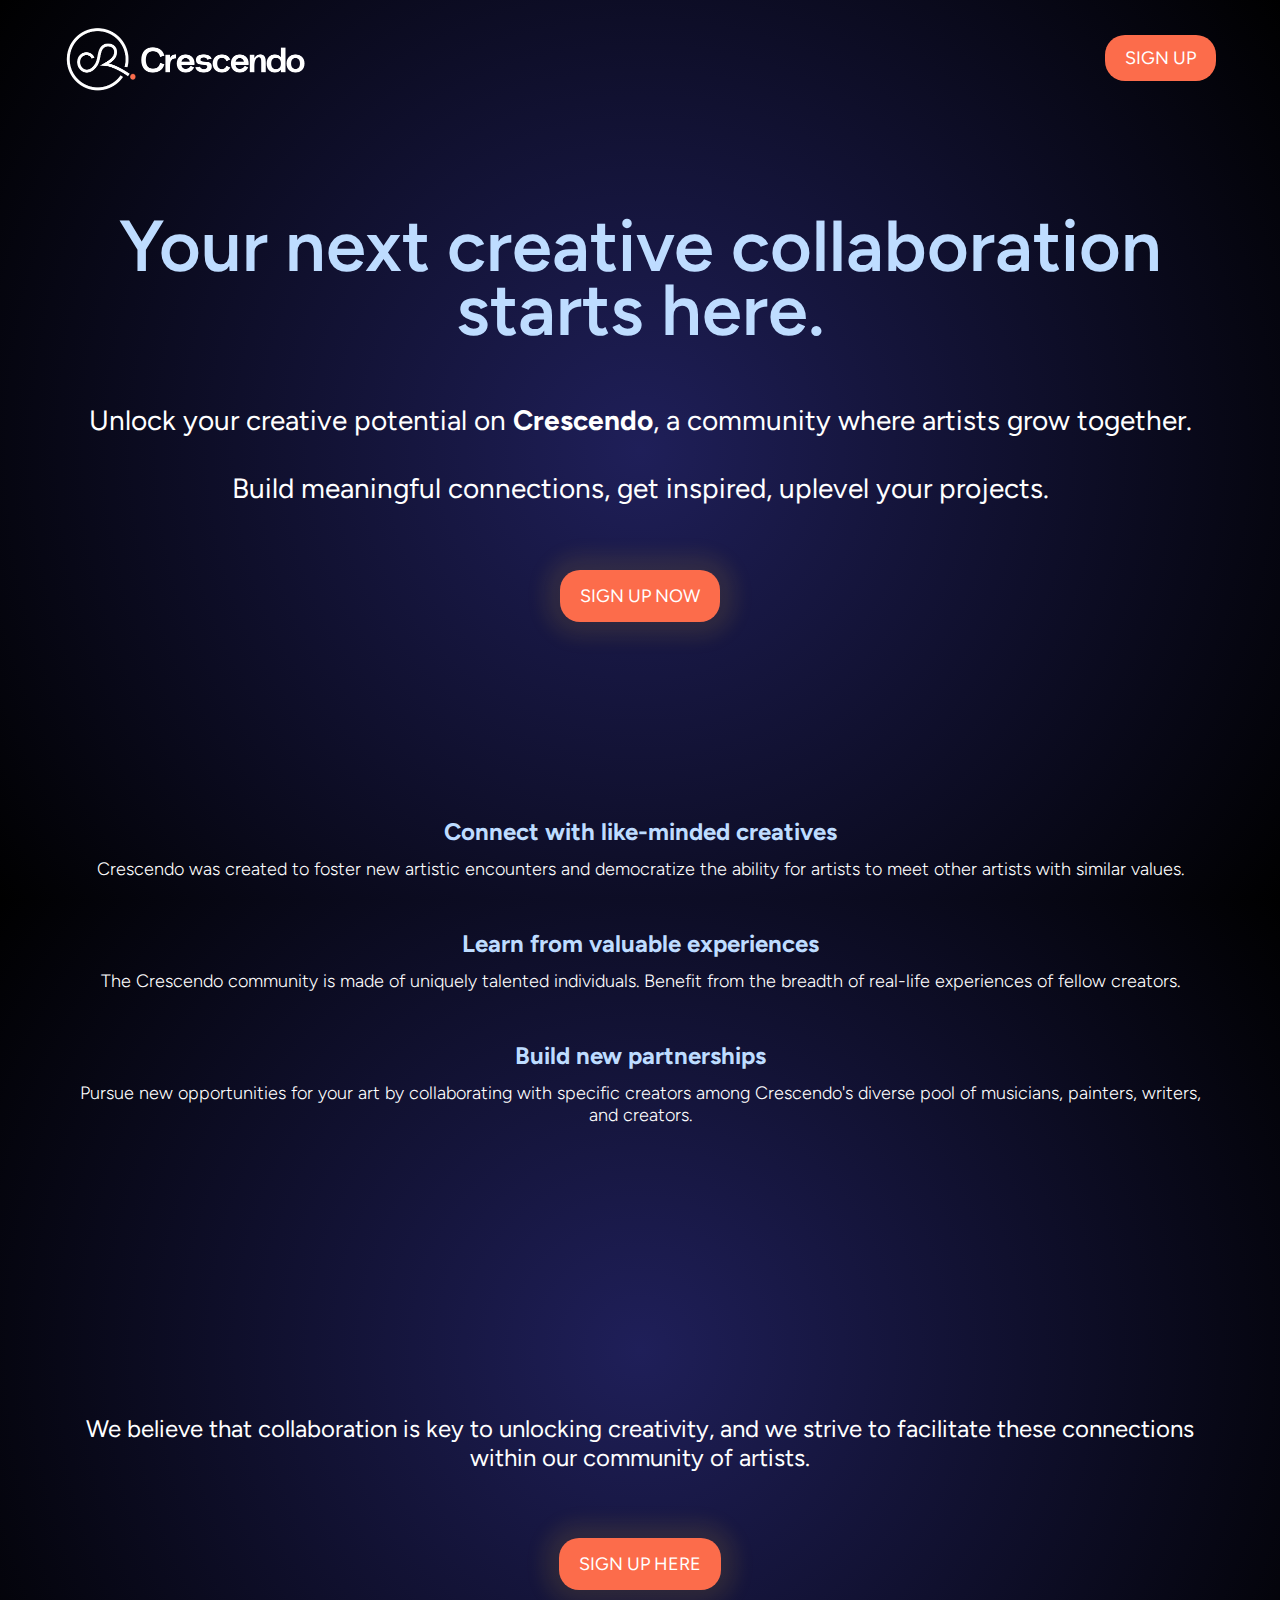
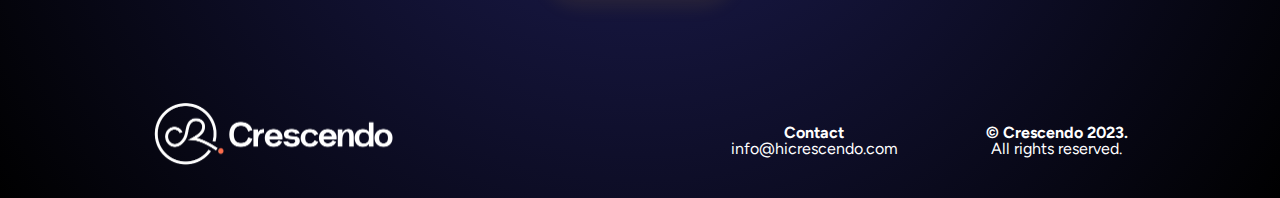
==== index.html @ 28d2914c "font fixed" ====
<!DOCTYPE html>
<!-- This site was created in Webflow. https://www.webflow.com --><!-- Last Published: Sat May 27 2023 18:56:18 GMT+0000 (Coordinated Universal Time) -->
<html data-wf-domain="hicrescendo.webflow.io" data-wf-page="646c2562758766c7076612d0"
    data-wf-site="646c2562758766c7076612d5">

    <head>
        <meta charset="utf-8" />
        <title>Crescendo - Home of creative collaborations</title>
        <!-- <meta content="width=device-width, initial-scale=1" name="viewport" /> -->
        <!-- <meta content="Webflow" name="generator" /> -->
        <link rel="stylesheet" href="https://fonts.googleapis.com/css?family=Figtree">
        <!-- <link rel="stylesheet" href="https://fonts.googleapis.com/css?family=Radio+Canada"> -->
        <link href="style.css" rel="stylesheet" type="text/css" />
        <!-- <link href="https://fonts.googleapis.com" rel="preconnect" />
        <link href="https://fonts.gstatic.com" rel="preconnect" crossorigin="anonymous" /> -->
        <!-- <script src="https://ajax.googleapis.com/ajax/libs/webfont/1.6.26/webfont.js" type="text/javascript"></script>
        <script
            type="text/javascript">!function (o, c) { var n = c.documentElement, t = " w-mod-"; n.className += t + "js", ("ontouchstart" in o || o.DocumentTouch && c instanceof DocumentTouch) && (n.className += t + "touch") }(window, document);</script> -->
        <link href="assets/logo_transparent_small.png" rel="shortcut icon" type="image/x-icon" />
        <link href="assets/logo_transparent_small.png" rel="apple-touch-icon" />
    </head>

    <body class="body">
        <div data-collapse="none" data-animation="default" data-duration="400" data-easing="ease" data-easing2="ease"
            role="banner" class="navbar w-nav">
            <div class="container w-container"><a href="#" class="brand-block w-clearfix w-nav-brand">
                    <div class="div-block-5 w-clearfix">
                        <img src="assets/logo_with_name_WH.png" alt="" class="logo-img" />
                        <!-- <h1 class="logo-title">Crescendo</h1> -->
                    </div>
                </a><a href="/contact.html" class="button-header w-button">SIGN UP</a>
                <aside class="menu-button-2 w-nav-button">
                    <div class="icon-2 w-icon-nav-menu"></div>
                </aside>
            </div>
        </div>
        <div id="hero" class="header wf-section">
            <h3 class="main-heading">Your next creative collaboration starts here.</h3>
            <div class="main-subtitle">Unlock your creative potential on<strong> Crescendo</strong>, a community where
                artists grow together. <br /><br />Build meaningful connections, get inspired, uplevel your
                projects.<br /></div><a href="/contact.html" class="button w-button">SIGN UP NOW</a>
        </div>
        <section class="section-4 wf-section">
            <div class="container-13 w-container">
                <!-- <img
                    src="https://uploads-ssl.webflow.com/646c2562758766c7076612d5/646d61a6cb6ee4eaa180dd18_apple_macbook_combined.png"
                    loading="eager" sizes="(max-width: 767px) 100vw, 500px" width="500"
                    srcset="https://uploads-ssl.webflow.com/646c2562758766c7076612d5/646d61a6cb6ee4eaa180dd18_apple_macbook_combined-p-500.png 500w, https://uploads-ssl.webflow.com/646c2562758766c7076612d5/646d61a6cb6ee4eaa180dd18_apple_macbook_combined-p-800.png 800w, https://uploads-ssl.webflow.com/646c2562758766c7076612d5/646d61a6cb6ee4eaa180dd18_apple_macbook_combined.png 960w"
                    alt="" class="image-11" /> -->
                <div class="div-block-7">
                    <div class="accordion">
                        <div data-w-id="76d56a3e-027d-fcdd-e053-255c9ab8ca5f" class="accordion-header">
                            <div class="text-block-9">Connect with like-minded creatives</div>
                        </div>
                        <p class="paragraph-5">Crescendo was created to foster new artistic
                            encounters and democratize the ability for artists to meet other artists with similar
                            values.</p>
                    </div>
                    <div class="accordion">
                        <div data-w-id="8bd6980d-1d7e-93d7-eee3-cbfda3fe735e" class="accordion-header">
                            <div class="text-block-9">Learn from valuable experiences</div>
                        </div>
                        <p class="paragraph-5">The Crescendo community is made of uniquely talented
                            individuals. Benefit from the breadth of real-life experiences of fellow creators.</p>
                    </div>
                    <div class="accordion">
                        <div data-w-id="98fe73ea-2417-1188-2f40-3be829f74aa1" class="accordion-header">
                            <div class="text-block-9">Build new partnerships</div>
                        </div>
                        <p class="paragraph-5">Pursue new opportunities for your art by collaborating with specific
                            creators among Crescendo&#x27;s diverse pool of musicians, painters,
                            writers, and creators.</p>
                    </div>
                </div>
            </div>
        </section>
        <!-- <div id="testimonials" class="section grey wf-section">
            <div class="container-9 w-container">
                <div data-delay="4000" data-animation="slide" class="testimonial-slider w-slider" data-autoplay="false"
                    data-easing="ease" data-hide-arrows="true" data-disable-swipe="false" data-autoplay-limit="0"
                    data-nav-spacing="3" data-duration="500" data-infinite="true">
                    <div class="mask w-slider-mask">
                        <div class="testimonial-slide w-slide">
                            <p class="testimonial">“<strong>Crescendo</strong> has been a game-changer in the
                                development of my art. Collaborating with musicians has brought a whole new dimension to
                                my paintings. I&#x27;ve connected with incredible artists who have elevated my work to
                                new heights. It&#x27;s a truly inspiring community.” </p><img
                                src="https://uploads-ssl.webflow.com/646c2562758766c7076612d5/646c2562758766c707661321_krystal.jpg"
                                width="64" alt="" class="face" />
                            <div class="from">SARAH<br />‍PAINTER</div>
                        </div>
                        <div class="testimonial-slide w-slide">
                            <p class="testimonial">“As a musician, finding like-minded artists to collaborate with is
                                always a challenge. With <strong>Crescendo</strong>, I&#x27;ve connected with talented
                                painters, photographers, and creators who have added a unique touch to my music videos
                                and album artwork. It&#x27;s a hub of creative energy and endless possibilities.”</p>
                            <img src="https://uploads-ssl.webflow.com/646c2562758766c7076612d5/646c2562758766c707661320_128.jpg"
                                width="64" alt="" class="face" />
                            <div class="from">ALEX<br />MUSICIAN<br /></div>
                        </div>
                        <div class="testimonial-slide w-slide">
                            <p class="testimonial">“<strong>Crescendo</strong> has connected me with musicians who have
                                transformed my writing into mesmerizing songs. The collaborative environment fosters
                                creativity and has given my words a whole new life. It&#x27;s an incredible space where
                                artists inspire and support each other.” </p><img
                                src="https://uploads-ssl.webflow.com/646c2562758766c7076612d5/646c2562758766c70766134b_Avatar4.jpg"
                                width="64" alt="" class="face" />
                            <div class="from">EMILY<br />WRITER</div>
                        </div>
                        <div class="testimonial-slide w-slide">
                            <p class="testimonial">“<strong>Crescendo</strong> has revolutionized the way I create.
                                Collaborating with artists from different fields has expanded my perspective and pushed
                                me to explore new artistic territories. It&#x27;s a platform that celebrates diversity
                                and collaboration, and I&#x27;m glad to be part of this vibrant community.” </p><img
                                src="https://uploads-ssl.webflow.com/646c2562758766c7076612d5/646c2562758766c7076612ea_face-chad.jpg"
                                width="64" alt="" class="face" />
                            <div class="from">LUCAS<br />FILMAKER</div>
                        </div>
                    </div>
                    <!-- <div class="arrow w-slider-arrow-left">
                        <div class="icon-4 w-icon-slider-left"></div>
                    </div>
                    <div class="arrow w-slider-arrow-right">
                        <div class="icon-4 w-icon-slider-right"></div>
                    </div> -->
        <!-- </div>
            </div>
        </div> -->
        <div id="contact" class="section contact wf-section">
            <div class="container-3 w-container">
                <div class="text-block-4">We believe that collaboration is key to unlocking creativity, and we strive to
                    facilitate these connections within our community of artists.</div><a href="/contact.html"
                    class="button w-button">SIGN UP HERE</a>
            </div>
            <div class="container-4 w-container">
                <div class="div-block-5 w-clearfix">
                    <img src="assets/logo_with_name_WH.png" alt="" class="logo-img" />
                    <!-- <h1 class="logo-title">Crescendo</h1> -->
                </div>
                <div class="text-block-8"><strong>Contact<br /></strong>info@hicrescendo.com</div>
                <div class="text-block-8"><strong>© Crescendo 2023.<br /></strong>All rights
                    reserved.<strong><br /></strong></div>
            </div>
        </div>
    </body>

</html>
---- style.css ----
html {
    -ms-text-size-adjust: 100%;
    -webkit-text-size-adjust: 100%;
    font-family: 'Figtree', sans-serif;
    /* font-family: 'Radio Canada', sans-serif; */
    /* font-family: 'External', sans-serif; */
  }
  
  body {
    margin: 0;
    font-family: 'Figtree', sans-serif;
    /* font-family: 'Radio Canada', sans-serif; */
    /* font-family: 'External', sans-serif; */
  }
  
  article, aside, details, figcaption, figure, footer, header, hgroup, main, menu, nav, section, summary {
    display: block;
  }
  
  audio, canvas, progress, video {
    vertical-align: baseline;
    display: inline-block;
  }
  
  audio:not([controls]) {
    height: 0;
    display: none;
  }
  
  [hidden], template {
    display: none;
  }
  
  a {
    background-color: rgba(0, 0, 0, 0);
  }
  
  a:active, a:hover {
    outline: 0;
  }
  
  abbr[title] {
    border-bottom: 1px dotted;
  }
  
  b, strong {
    font-weight: bold;
  }
  
  dfn {
    font-style: italic;
  }
  
  h1 {
    margin: .67em 0;
    font-size: 2em;
  }
  
  mark {
    color: #000;
    background: #ff0;
  }
  
  small {
    font-size: 80%;
  }
  
  sub, sup {
    vertical-align: baseline;
    font-size: 75%;
    line-height: 0;
    position: relative;
  }
  
  sup {
    top: -.5em;
  }
  
  sub {
    bottom: -.25em;
  }
  
  img {
    border: 0;
  }
  
  svg:not(:root) {
    overflow: hidden;
  }
  
  figure {
    margin: 1em 40px;
  }
  
  hr {
    box-sizing: content-box;
    height: 0;
  }
  
  pre {
    overflow: auto;
  }
  
  code, kbd, pre, samp {
    font-family: monospace;
    font-size: 1em;
  }
  
  button, input, optgroup, select, textarea {
    color: inherit;
    font: inherit;
    margin: 0;
  }
  
  button {
    overflow: visible;
  }
  
  button, select {
    text-transform: none;
  }
  
  button, html input[type="button"], input[type="reset"] {
    -webkit-appearance: button;
    cursor: pointer;
  }
  
  button[disabled], html input[disabled] {
    cursor: default;
  }
  
  button::-moz-focus-inner, input::-moz-focus-inner {
    border: 0;
    padding: 0;
  }
  
  input {
    line-height: normal;
  }
  
  input[type="checkbox"], input[type="radio"] {
    box-sizing: border-box;
    padding: 0;
  }
  
  input[type="number"]::-webkit-inner-spin-button, input[type="number"]::-webkit-outer-spin-button {
    height: auto;
  }
  
  input[type="search"] {
    -webkit-appearance: none;
  }
  
  input[type="search"]::-webkit-search-cancel-button, input[type="search"]::-webkit-search-decoration {
    -webkit-appearance: none;
  }
  
  fieldset {
    border: 1px solid silver;
    margin: 0 2px;
    padding: .35em .625em .75em;
  }
  
  legend {
    border: 0;
    padding: 0;
  }
  
  textarea {
    overflow: auto;
  }
  
  optgroup {
    font-weight: bold;
  }
  
  table {
    border-collapse: collapse;
    border-spacing: 0;
  }
  
  td, th {
    padding: 0;
  }
  
  /* @font-face {
    font-family: webflow-icons;
    src: url("[data-uri]") format("truetype");
    font-weight: normal;
    font-style: normal;
  } */
  
  [class^="w-icon-"], [class*=" w-icon-"] {
    speak: none;
    font-variant: normal;
    text-transform: none;
    -webkit-font-smoothing: antialiased;
    -moz-osx-font-smoothing: grayscale;
    font-style: normal;
    font-weight: normal;
    line-height: 1;
    font-family: webflow-icons !important;
  }
  
  .w-icon-slider-right:before {
    content: "î˜€";
  }
  
  .w-icon-slider-left:before {
    content: "î˜";
  }
  
  .w-icon-nav-menu:before {
    content: "î˜‚";
  }
  
  .w-icon-arrow-down:before, .w-icon-dropdown-toggle:before {
    content: "î˜ƒ";
  }
  
  .w-icon-file-upload-remove:before {
    content: "î¤€";
  }
  
  .w-icon-file-upload-icon:before {
    content: "î¤ƒ";
  }
  
  * {
    box-sizing: border-box;
  }
  
  html {
    height: 100%;
  }
  
  body {
    min-height: 100%;
    color: #333;
    background-color: #fff;
    margin: 0;
    font-size: 14px;
    line-height: 20px;
  }
  
  img {
    max-width: 100%;
    vertical-align: middle;
    display: inline-block;
  }
  
  html.w-mod-touch * {
    background-attachment: scroll !important;
  }
  
  .w-block {
    display: block;
  }
  
  .w-inline-block {
    max-width: 100%;
    display: inline-block;
  }
  
  .w-clearfix:before, .w-clearfix:after {
    content: " ";
    grid-area: 1 / 1 / 2 / 2;
    display: table;
  }
  
  .w-clearfix:after {
    clear: both;
  }
  
  .w-hidden {
    display: none;
  }
  
  .w-button {
    color: #fff;
    line-height: inherit;
    cursor: pointer;
    background-color: #bedcff;
    border: 0;
    border-radius: 0;
    padding: 15px 20px;
    text-decoration: none;
    display: inline-block;
  }
  
  input.w-button {
    -webkit-appearance: button;
  }
  
  html[data-w-dynpage] [data-w-cloak] {
    color: rgba(0, 0, 0, 0) !important;
  }
  
  .w-webflow-badge, .w-webflow-badge * {
    z-index: auto;
    visibility: visible;
    box-sizing: border-box;
    width: auto;
    height: auto;
    max-height: none;
    max-width: none;
    min-height: 0;
    min-width: 0;
    float: none;
    clear: none;
    box-shadow: none;
    opacity: 1;
    direction: ltr;
    font-family: inherit;
    font-weight: inherit;
    color: inherit;
    font-size: inherit;
    line-height: inherit;
    font-style: inherit;
    font-variant: inherit;
    text-align: inherit;
    letter-spacing: inherit;
    -webkit-text-decoration: inherit;
    text-decoration: inherit;
    text-indent: 0;
    text-transform: inherit;
    text-shadow: none;
    font-smoothing: auto;
    vertical-align: baseline;
    cursor: inherit;
    white-space: inherit;
    word-break: normal;
    word-spacing: normal;
    word-wrap: normal;
    background: none;
    border: 0 rgba(0, 0, 0, 0);
    border-radius: 0;
    margin: 0;
    padding: 0;
    list-style-type: disc;
    transition: none;
    display: block;
    position: static;
    top: auto;
    bottom: auto;
    left: auto;
    right: auto;
    overflow: visible;
    transform: none;
  }
  
  .w-webflow-badge {
    white-space: nowrap;
    cursor: pointer;
    box-shadow: 0 0 0 1px rgba(0, 0, 0, .1), 0 1px 3px rgba(0, 0, 0, .1);
    visibility: visible !important;
    z-index: 2147483647 !important;
    color: #aaadb0 !important;
    opacity: 1 !important;
    width: auto !important;
    height: auto !important;
    background-color: #fff !important;
    border-radius: 3px !important;
    margin: 0 !important;
    padding: 6px 8px 6px 6px !important;
    font-size: 12px !important;
    line-height: 14px !important;
    text-decoration: none !important;
    display: inline-block !important;
    position: fixed !important;
    top: auto !important;
    bottom: 12px !important;
    left: auto !important;
    right: 12px !important;
    overflow: visible !important;
    transform: none !important;
  }
  
  .w-webflow-badge > img {
    visibility: visible !important;
    opacity: 1 !important;
    vertical-align: middle !important;
    display: inline-block !important;
  }
  
  h1, h2, h3, h4, h5, h6 {
    margin-bottom: 10px;
    font-weight: bold;
  }
  
  h1 {
    margin-top: 20px;
    font-size: 38px;
    line-height: 44px;
    max-width: 100%;
  }
  
  h2 {
    margin-top: 20px;
    font-size: 32px;
    line-height: 36px;
  }
  
  h3 {
    margin-top: 20px;
    font-size: 24px;
    line-height: 30px;
  }
  
  h4 {
    margin-top: 10px;
    font-size: 18px;
    line-height: 24px;
  }
  
  h5 {
    margin-top: 10px;
    font-size: 14px;
    line-height: 20px;
  }
  
  h6 {
    margin-top: 10px;
    font-size: 12px;
    line-height: 18px;
  }
  
  p {
    margin-top: 0;
    margin-bottom: 10px;
  }
  
  blockquote {
    border-left: 5px solid #e2e2e2;
    margin: 0 0 10px;
    padding: 10px 20px;
    font-size: 18px;
    line-height: 22px;
  }
  
  figure {
    margin: 0 0 10px;
  }
  
  figcaption {
    text-align: center;
    margin-top: 5px;
  }
  
  ul, ol {
    margin-top: 0;
    margin-bottom: 10px;
    padding-left: 40px;
  }
  
  .w-list-unstyled {
    padding-left: 0;
    list-style: none;
  }
  
  .w-embed:before, .w-embed:after {
    content: " ";
    grid-area: 1 / 1 / 2 / 2;
    display: table;
  }
  
  .w-embed:after {
    clear: both;
  }
  
  .w-video {
    width: 100%;
    padding: 0;
    position: relative;
  }
  
  .w-video iframe, .w-video object, .w-video embed {
    width: 100%;
    height: 100%;
    border: none;
    position: absolute;
    top: 0;
    left: 0;
  }
  
  fieldset {
    border: 0;
    margin: 0;
    padding: 0;
  }
  
  button, [type="button"], [type="reset"] {
    cursor: pointer;
    -webkit-appearance: button;
    border: 0;
  }
  
  .w-form {
    margin: 0 0 15px;
  }
  
  .w-form-done {
    text-align: center;
    background-color: #ddd;
    padding: 20px;
    display: none;
  }
  
  .w-form-fail {
    background-color: #ffdede;
    margin-top: 10px;
    padding: 10px;
    display: none;
  }
  
  label {
    margin-bottom: 5px;
    font-weight: bold;
    display: block;
  }
  
  .w-input, .w-select {
    width: 100%;
    height: 38px;
    color: #333;
    vertical-align: middle;
    background-color: #fff;
    border: 1px solid #ccc;
    margin-bottom: 10px;
    padding: 8px 12px;
    font-size: 14px;
    line-height: 1.42857;
    display: block;
  }
  
  .w-input:-moz-placeholder, .w-select:-moz-placeholder {
    color: #999;
  }
  
  .w-input::-moz-placeholder, .w-select::-moz-placeholder {
    color: #999;
    opacity: 1;
  }
  
  .w-input:-ms-input-placeholder, .w-select:-ms-input-placeholder {
    color: #999;
  }
  
  .w-input::-webkit-input-placeholder, .w-select::-webkit-input-placeholder {
    color: #999;
  }
  
  .w-input:focus, .w-select:focus {
    border-color: #3898ec;
    outline: 0;
  }
  
  .w-input[disabled], .w-select[disabled], .w-input[readonly], .w-select[readonly], fieldset[disabled] .w-input, fieldset[disabled] .w-select {
    cursor: not-allowed;
  }
  
  .w-input[disabled]:not(.w-input-disabled), .w-select[disabled]:not(.w-input-disabled), .w-input[readonly], .w-select[readonly], fieldset[disabled]:not(.w-input-disabled) .w-input, fieldset[disabled]:not(.w-input-disabled) .w-select {
    background-color: #eee;
  }
  
  textarea.w-input, textarea.w-select {
    height: auto;
  }
  
  .w-select {
    background-color: #f3f3f3;
  }
  
  .w-select[multiple] {
    height: auto;
  }
  
  .w-form-label {
    cursor: pointer;
    margin-bottom: 0;
    font-weight: normal;
    display: inline-block;
  }
  
  .w-radio {
    margin-bottom: 5px;
    padding-left: 20px;
    display: block;
  }
  
  .w-radio:before, .w-radio:after {
    content: " ";
    grid-area: 1 / 1 / 2 / 2;
    display: table;
  }
  
  .w-radio:after {
    clear: both;
  }
  
  .w-radio-input {
    margin: 4px 0 0;
    margin-top: 1px \9 ;
    float: left;
    margin-top: 3px;
    margin-left: -20px;
    line-height: normal;
  }
  
  .w-file-upload {
    margin-bottom: 10px;
    display: block;
  }
  
  .w-file-upload-input {
    width: .1px;
    height: .1px;
    opacity: 0;
    z-index: -100;
    position: absolute;
    overflow: hidden;
  }
  
  .w-file-upload-default, .w-file-upload-uploading, .w-file-upload-success {
    color: #333;
    display: inline-block;
  }
  
  .w-file-upload-error {
    margin-top: 10px;
    display: block;
  }
  
  .w-file-upload-default.w-hidden, .w-file-upload-uploading.w-hidden, .w-file-upload-error.w-hidden, .w-file-upload-success.w-hidden {
    display: none;
  }
  
  .w-file-upload-uploading-btn {
    cursor: pointer;
    background-color: #fafafa;
    border: 1px solid #ccc;
    margin: 0;
    padding: 8px 12px;
    font-size: 14px;
    font-weight: normal;
    display: flex;
  }
  
  .w-file-upload-file {
    background-color: #fafafa;
    border: 1px solid #ccc;
    flex-grow: 1;
    justify-content: space-between;
    margin: 0;
    padding: 8px 9px 8px 11px;
    display: flex;
  }
  
  .w-file-upload-file-name {
    font-size: 14px;
    font-weight: normal;
    display: block;
  }
  
  .w-file-remove-link {
    width: auto;
    height: auto;
    cursor: pointer;
    margin-top: 3px;
    margin-left: 10px;
    padding: 3px;
    display: block;
  }
  
  .w-icon-file-upload-remove {
    margin: auto;
    font-size: 10px;
  }
  
  .w-file-upload-error-msg {
    color: #ea384c;
    padding: 2px 0;
    display: inline-block;
  }
  
  .w-file-upload-info {
    padding: 0 12px;
    line-height: 38px;
    display: inline-block;
  }
  
  .w-file-upload-label {
    cursor: pointer;
    background-color: #fafafa;
    border: 1px solid #ccc;
    margin: 0;
    padding: 8px 12px;
    font-size: 14px;
    font-weight: normal;
    display: inline-block;
  }
  
  .w-icon-file-upload-icon, .w-icon-file-upload-uploading {
    width: 20px;
    margin-right: 8px;
    display: inline-block;
  }
  
  .w-icon-file-upload-uploading {
    height: 20px;
  }
  
  .w-container {
    width: 100%;
    margin-left: auto;
    margin-right: auto;
  }
  
  .w-container:before, .w-container:after {
    content: " ";
    grid-area: 1 / 1 / 2 / 2;
    display: table;
  }
  
  .w-container:after {
    clear: both;
  }
  
  .w-container .w-row {
    margin-left: -10px;
    margin-right: -10px;
  }
  
  .w-row:before, .w-row:after {
    content: " ";
    grid-area: 1 / 1 / 2 / 2;
    display: table;
  }
  
  .w-row:after {
    clear: both;
  }
  
  .w-row .w-row {
    margin-left: 0;
    margin-right: 0;
  }
  
  .w-col {
    float: left;
    width: 100%;
    min-height: 1px;
    padding-left: 10px;
    padding-right: 10px;
    position: relative;
  }
  
  .w-col .w-col {
    padding-left: 0;
    padding-right: 0;
  }
  
  .w-col-1 {
    width: 8.33333%;
  }
  
  .w-col-2 {
    width: 16.6667%;
  }
  
  .w-col-3 {
    width: 25%;
  }
  
  .w-col-4 {
    width: 33.3333%;
  }
  
  .w-col-5 {
    width: 41.6667%;
  }
  
  .w-col-6 {
    width: 50%;
  }
  
  .w-col-7 {
    width: 58.3333%;
  }
  
  .w-col-8 {
    width: 66.6667%;
  }
  
  .w-col-9 {
    width: 75%;
  }
  
  .w-col-10 {
    width: 83.3333%;
  }
  
  .w-col-11 {
    width: 91.6667%;
  }
  
  .w-col-12 {
    width: 100%;
  }
  
  .w-hidden-main {
    display: none !important;
  }
  
  @media screen and (max-width: 991px) {
    .w-container {
      max-width: 728px;
    }
  
    .w-hidden-main {
      display: inherit !important;
    }
  
    .w-hidden-medium {
      display: none !important;
    }
  
    .w-col-medium-1 {
      width: 8.33333%;
    }
  
    .w-col-medium-2 {
      width: 16.6667%;
    }
  
    .w-col-medium-3 {
      width: 25%;
    }
  
    .w-col-medium-4 {
      width: 33.3333%;
    }
  
    .w-col-medium-5 {
      width: 41.6667%;
    }
  
    .w-col-medium-6 {
      width: 50%;
    }
  
    .w-col-medium-7 {
      width: 58.3333%;
    }
  
    .w-col-medium-8 {
      width: 66.6667%;
    }
  
    .w-col-medium-9 {
      width: 75%;
    }
  
    .w-col-medium-10 {
      width: 83.3333%;
    }
  
    .w-col-medium-11 {
      width: 91.6667%;
    }
  
    .w-col-medium-12 {
      width: 100%;
    }
  
    .w-col-stack {
      width: 100%;
      left: auto;
      right: auto;
    }
  }
  
  @media screen and (max-width: 767px) {
    .w-hidden-main, .w-hidden-medium {
      display: inherit !important;
    }
  
    .w-hidden-small {
      display: none !important;
    }
  
    .w-row, .w-container .w-row {
      margin-left: 0;
      margin-right: 0;
    }
  
    .w-col {
      width: 100%;
      left: auto;
      right: auto;
    }
  
    .w-col-small-1 {
      width: 8.33333%;
    }
  
    .w-col-small-2 {
      width: 16.6667%;
    }
  
    .w-col-small-3 {
      width: 25%;
    }
  
    .w-col-small-4 {
      width: 33.3333%;
    }
  
    .w-col-small-5 {
      width: 41.6667%;
    }
  
    .w-col-small-6 {
      width: 50%;
    }
  
    .w-col-small-7 {
      width: 58.3333%;
    }
  
    .w-col-small-8 {
      width: 66.6667%;
    }
  
    .w-col-small-9 {
      width: 75%;
    }
  
    .w-col-small-10 {
      width: 83.3333%;
    }
  
    .w-col-small-11 {
      width: 91.6667%;
    }
  
    .w-col-small-12 {
      width: 100%;
    }
  }
  
  @media screen and (max-width: 479px) {
    .w-container {
      max-width: 380px;
    }
  
    .w-hidden-main, .w-hidden-medium, .w-hidden-small {
      display: inherit !important;
    }
  
    .w-hidden-tiny {
      display: none !important;
    }
  
    .w-col {
      width: 100%;
    }
  
    .w-col-tiny-1 {
      width: 8.33333%;
    }
  
    .w-col-tiny-2 {
      width: 16.6667%;
    }
  
    .w-col-tiny-3 {
      width: 25%;
    }
  
    .w-col-tiny-4 {
      width: 33.3333%;
    }
  
    .w-col-tiny-5 {
      width: 41.6667%;
    }
  
    .w-col-tiny-6 {
      width: 50%;
    }
  
    .w-col-tiny-7 {
      width: 58.3333%;
    }
  
    .w-col-tiny-8 {
      width: 66.6667%;
    }
  
    .w-col-tiny-9 {
      width: 75%;
    }
  
    .w-col-tiny-10 {
      width: 83.3333%;
    }
  
    .w-col-tiny-11 {
      width: 91.6667%;
    }
  
    .w-col-tiny-12 {
      width: 100%;
    }
  }
  
  .w-widget {
    position: relative;
  }
  
  .w-widget-map {
    width: 100%;
    height: 400px;
  }
  
  .w-widget-map label {
    width: auto;
    display: inline;
  }
  
  .w-widget-map img {
    max-width: inherit;
  }
  
  .w-widget-map .gm-style-iw {
    text-align: center;
  }
  
  .w-widget-map .gm-style-iw > button {
    display: none !important;
  }
  
  .w-widget-twitter {
    overflow: hidden;
  }
  
  .w-widget-twitter-count-shim {
    vertical-align: top;
    width: 28px;
    height: 20px;
    text-align: center;
    background: #fff;
    border: 1px solid #758696;
    border-radius: 3px;
    display: inline-block;
    position: relative;
  }
  
  .w-widget-twitter-count-shim * {
    pointer-events: none;
    -webkit-user-select: none;
    -ms-user-select: none;
    user-select: none;
  }
  
  .w-widget-twitter-count-shim .w-widget-twitter-count-inner {
    text-align: center;
    color: #999;
    font-size: 15px;
    line-height: 12px;
    position: relative;
  }
  
  .w-widget-twitter-count-shim .w-widget-twitter-count-clear {
    display: block;
    position: relative;
  }
  
  .w-widget-twitter-count-shim.w--large {
    width: 36px;
    height: 28px;
  }
  
  .w-widget-twitter-count-shim.w--large .w-widget-twitter-count-inner {
    font-size: 18px;
    line-height: 18px;
  }
  
  .w-widget-twitter-count-shim:not(.w--vertical) {
    margin-left: 5px;
    margin-right: 8px;
  }
  
  .w-widget-twitter-count-shim:not(.w--vertical).w--large {
    margin-left: 6px;
  }
  
  .w-widget-twitter-count-shim:not(.w--vertical):before, .w-widget-twitter-count-shim:not(.w--vertical):after {
    content: " ";
    height: 0;
    width: 0;
    pointer-events: none;
    border: solid rgba(0, 0, 0, 0);
    position: absolute;
    top: 50%;
    left: 0;
  }
  
  .w-widget-twitter-count-shim:not(.w--vertical):before {
    border-width: 4px;
    border-color: rgba(117, 134, 150, 0) #5d6c7b rgba(117, 134, 150, 0) rgba(117, 134, 150, 0);
    margin-top: -4px;
    margin-left: -9px;
  }
  
  .w-widget-twitter-count-shim:not(.w--vertical).w--large:before {
    border-width: 5px;
    margin-top: -5px;
    margin-left: -10px;
  }
  
  .w-widget-twitter-count-shim:not(.w--vertical):after {
    border-width: 4px;
    border-color: rgba(255, 255, 255, 0) #fff rgba(255, 255, 255, 0) rgba(255, 255, 255, 0);
    margin-top: -4px;
    margin-left: -8px;
  }
  
  .w-widget-twitter-count-shim:not(.w--vertical).w--large:after {
    border-width: 5px;
    margin-top: -5px;
    margin-left: -9px;
  }
  
  .w-widget-twitter-count-shim.w--vertical {
    width: 61px;
    height: 33px;
    margin-bottom: 8px;
  }
  
  .w-widget-twitter-count-shim.w--vertical:before, .w-widget-twitter-count-shim.w--vertical:after {
    content: " ";
    height: 0;
    width: 0;
    pointer-events: none;
    border: solid rgba(0, 0, 0, 0);
    position: absolute;
    top: 100%;
    left: 50%;
  }
  
  .w-widget-twitter-count-shim.w--vertical:before {
    border-width: 5px;
    border-color: #5d6c7b rgba(117, 134, 150, 0) rgba(117, 134, 150, 0);
    margin-left: -5px;
  }
  
  .w-widget-twitter-count-shim.w--vertical:after {
    border-width: 4px;
    border-color: #fff rgba(255, 255, 255, 0) rgba(255, 255, 255, 0);
    margin-left: -4px;
  }
  
  .w-widget-twitter-count-shim.w--vertical .w-widget-twitter-count-inner {
    font-size: 18px;
    line-height: 22px;
  }
  
  .w-widget-twitter-count-shim.w--vertical.w--large {
    width: 76px;
  }
  
  .w-background-video {
    height: 500px;
    color: #fff;
    position: relative;
    overflow: hidden;
  }
  
  .w-background-video > video {
    width: 100%;
    height: 100%;
    object-fit: cover;
    z-index: -100;
    background-position: 50%;
    background-size: cover;
    margin: auto;
    position: absolute;
    top: -100%;
    bottom: -100%;
    left: -100%;
    right: -100%;
  }
  
  .w-background-video > video::-webkit-media-controls-start-playback-button {
    -webkit-appearance: none;
    display: none !important;
  }
  
  .w-background-video--control {
    background-color: rgba(0, 0, 0, 0);
    padding: 0;
    position: absolute;
    bottom: 1em;
    right: 1em;
  }
  
  .w-background-video--control > [hidden] {
    display: none !important;
  }
  
  .w-slider {
    height: 300px;
    text-align: center;
    clear: both;
    -webkit-tap-highlight-color: rgba(0, 0, 0, 0);
    tap-highlight-color: rgba(0, 0, 0, 0);
    background: #ddd;
    position: relative;
  }
  
  .w-slider-mask {
    z-index: 1;
    height: 100%;
    white-space: nowrap;
    display: block;
    position: relative;
    left: 0;
    right: 0;
    overflow: hidden;
  }
  
  .w-slide {
    vertical-align: top;
    width: 100%;
    height: 100%;
    white-space: normal;
    text-align: left;
    display: inline-block;
    position: relative;
  }
  
  .w-slider-nav {
    z-index: 2;
    height: 40px;
    text-align: center;
    -webkit-tap-highlight-color: rgba(0, 0, 0, 0);
    tap-highlight-color: rgba(0, 0, 0, 0);
    margin: auto;
    padding-top: 10px;
    position: absolute;
    top: auto;
    bottom: 0;
    left: 0;
    right: 0;
  }
  
  .w-slider-nav.w-round > div {
    border-radius: 100%;
  }
  
  .w-slider-nav.w-num > div {
    width: auto;
    height: auto;
    font-size: inherit;
    line-height: inherit;
    padding: .2em .5em;
  }
  
  .w-slider-nav.w-shadow > div {
    box-shadow: 0 0 3px rgba(51, 51, 51, .4);
  }
  
  .w-slider-nav-invert {
    color: #fff;
  }
  
  .w-slider-nav-invert > div {
    background-color: rgba(34, 34, 34, .4);
  }
  
  .w-slider-nav-invert > div.w-active {
    background-color: #222;
  }
  
  .w-slider-dot {
    width: 1em;
    height: 1em;
    cursor: pointer;
    background-color: rgba(255, 255, 255, .4);
    margin: 0 3px .5em;
    transition: background-color .1s, color .1s;
    display: inline-block;
    position: relative;
  }
  
  .w-slider-dot.w-active {
    background-color: #fff;
  }
  
  .w-slider-dot:focus {
    outline: none;
    box-shadow: 0 0 0 2px #fff;
  }
  
  .w-slider-dot:focus.w-active {
    box-shadow: none;
  }
  
  .w-slider-arrow-left, .w-slider-arrow-right {
    width: 80px;
    cursor: pointer;
    color: #fff;
    -webkit-tap-highlight-color: rgba(0, 0, 0, 0);
    tap-highlight-color: rgba(0, 0, 0, 0);
    -webkit-user-select: none;
    -ms-user-select: none;
    user-select: none;
    margin: auto;
    font-size: 40px;
    position: absolute;
    top: 0;
    bottom: 0;
    left: 0;
    right: 0;
    overflow: hidden;
  }
  
  .w-slider-arrow-left [class^="w-icon-"], .w-slider-arrow-right [class^="w-icon-"], .w-slider-arrow-left [class*=" w-icon-"], .w-slider-arrow-right [class*=" w-icon-"] {
    position: absolute;
  }
  
  .w-slider-arrow-left:focus, .w-slider-arrow-right:focus {
    outline: 0;
  }
  
  .w-slider-arrow-left {
    z-index: 3;
    right: auto;
  }
  
  .w-slider-arrow-right {
    z-index: 4;
    left: auto;
  }
  
  .w-icon-slider-left, .w-icon-slider-right {
    width: 1em;
    height: 1em;
    margin: auto;
    top: 0;
    bottom: 0;
    left: 0;
    right: 0;
  }
  
  .w-slider-aria-label {
    clip: rect(0 0 0 0);
    height: 1px;
    width: 1px;
    border: 0;
    margin: -1px;
    padding: 0;
    position: absolute;
    overflow: hidden;
  }
  
  .w-slider-force-show {
    display: block !important;
  }
  
  .w-dropdown {
    text-align: left;
    z-index: 900;
    margin-left: auto;
    margin-right: auto;
    display: inline-block;
    position: relative;
  }
  
  .w-dropdown-btn, .w-dropdown-toggle, .w-dropdown-link {
    vertical-align: top;
    color: #222;
    text-align: left;
    white-space: nowrap;
    margin-left: auto;
    margin-right: auto;
    padding: 20px;
    text-decoration: none;
    position: relative;
  }
  
  .w-dropdown-toggle {
    -webkit-user-select: none;
    -ms-user-select: none;
    user-select: none;
    cursor: pointer;
    padding-right: 40px;
    display: inline-block;
  }
  
  .w-dropdown-toggle:focus {
    outline: 0;
  }
  
  .w-icon-dropdown-toggle {
    width: 1em;
    height: 1em;
    margin: auto 20px auto auto;
    position: absolute;
    top: 0;
    bottom: 0;
    right: 0;
  }
  
  .w-dropdown-list {
    min-width: 100%;
    background: #ddd;
    display: none;
    position: absolute;
  }
  
  .w-dropdown-list.w--open {
    display: block;
  }
  
  .w-dropdown-link {
    color: #222;
    padding: 10px 20px;
    display: block;
  }
  
  .w-dropdown-link.w--current {
    color: #0082f3;
  }
  
  .w-dropdown-link:focus {
    outline: 0;
  }
  
  @media screen and (max-width: 767px) {
    .w-nav-brand {
      padding-left: 10px;
    }
  }
  
  .w-lightbox-backdrop {
    cursor: auto;
    letter-spacing: normal;
    text-indent: 0;
    text-shadow: none;
    text-transform: none;
    visibility: visible;
    white-space: normal;
    word-break: normal;
    word-spacing: normal;
    word-wrap: normal;
    color: #fff;
    text-align: center;
    z-index: 2000;
    opacity: 0;
    -webkit-user-select: none;
    -moz-user-select: none;
    -ms-user-select: none;
    -webkit-tap-highlight-color: transparent;
    background: rgba(0, 0, 0, .9);
    outline: 0;
    font-size: 17px;
    font-style: normal;
    font-weight: 300;
    line-height: 1.2;
    list-style: disc;
    position: fixed;
    top: 0;
    bottom: 0;
    left: 0;
    right: 0;
    -webkit-transform: translate(0);
  }
  
  .w-lightbox-backdrop, .w-lightbox-container {
    height: 100%;
    -webkit-overflow-scrolling: touch;
    overflow: auto;
  }
  
  .w-lightbox-content {
    height: 100vh;
    position: relative;
    overflow: hidden;
  }
  
  .w-lightbox-view {
    width: 100vw;
    height: 100vh;
    opacity: 0;
    position: absolute;
  }
  
  .w-lightbox-view:before {
    content: "";
    height: 100vh;
  }
  
  .w-lightbox-group, .w-lightbox-group .w-lightbox-view, .w-lightbox-group .w-lightbox-view:before {
    height: 86vh;
  }
  
  .w-lightbox-frame, .w-lightbox-view:before {
    vertical-align: middle;
    display: inline-block;
  }
  
  .w-lightbox-figure {
    margin: 0;
    position: relative;
  }
  
  .w-lightbox-group .w-lightbox-figure {
    cursor: pointer;
  }
  
  .w-lightbox-img {
    width: auto;
    height: auto;
    max-width: none;
  }
  
  .w-lightbox-image {
    float: none;
    max-width: 100vw;
    max-height: 100vh;
    display: block;
  }
  
  .w-lightbox-group .w-lightbox-image {
    max-height: 86vh;
  }
  
  .w-lightbox-caption {
    text-align: left;
    text-overflow: ellipsis;
    white-space: nowrap;
    background: rgba(0, 0, 0, .4);
    padding: .5em 1em;
    position: absolute;
    bottom: 0;
    left: 0;
    right: 0;
    overflow: hidden;
  }
  
  .w-lightbox-embed {
    width: 100%;
    height: 100%;
    position: absolute;
    top: 0;
    bottom: 0;
    left: 0;
    right: 0;
  }
  
  .w-lightbox-control {
    width: 4em;
    cursor: pointer;
    background-position: center;
    background-repeat: no-repeat;
    background-size: 24px;
    transition: all .3s;
    position: absolute;
    top: 0;
  }
  
  .w-lightbox-left {
    background-image: url("[data-uri]");
    display: none;
    bottom: 0;
    left: 0;
  }
  
  .w-lightbox-right {
    background-image: url("[data-uri]");
    display: none;
    bottom: 0;
    right: 0;
  }
  
  .w-lightbox-close {
    height: 2.6em;
    background-image: url("[data-uri]");
    background-size: 18px;
    right: 0;
  }
  
  .w-lightbox-strip {
    white-space: nowrap;
    padding: 0 1vh;
    line-height: 0;
    position: absolute;
    bottom: 0;
    left: 0;
    right: 0;
    overflow-x: auto;
    overflow-y: hidden;
  }
  
  .w-lightbox-item {
    width: 10vh;
    box-sizing: content-box;
    cursor: pointer;
    padding: 2vh 1vh;
    display: inline-block;
    -webkit-transform: translate3d(0, 0, 0);
  }
  
  .w-lightbox-active {
    opacity: .3;
  }
  
  .w-lightbox-thumbnail {
    height: 10vh;
    background: #222;
    position: relative;
    overflow: hidden;
  }
  
  .w-lightbox-thumbnail-image {
    position: absolute;
    top: 0;
    left: 0;
  }
  
  .w-lightbox-thumbnail .w-lightbox-tall {
    width: 100%;
    top: 50%;
    transform: translate(0, -50%);
  }
  
  .w-lightbox-thumbnail .w-lightbox-wide {
    height: 100%;
    left: 50%;
    transform: translate(-50%);
  }
  
  .w-lightbox-spinner {
    box-sizing: border-box;
    width: 40px;
    height: 40px;
    border: 5px solid rgba(0, 0, 0, .4);
    border-radius: 50%;
    margin-top: -20px;
    margin-left: -20px;
    animation: .8s linear infinite spin;
    position: absolute;
    top: 50%;
    left: 50%;
  }
  
  .w-lightbox-spinner:after {
    content: "";
    border: 3px solid rgba(0, 0, 0, 0);
    border-bottom-color: #fff;
    border-radius: 50%;
    position: absolute;
    top: -4px;
    bottom: -4px;
    left: -4px;
    right: -4px;
  }
  
  .w-lightbox-hide {
    display: none;
  }
  
  .w-lightbox-noscroll {
    overflow: hidden;
  }
  
  @media (min-width: 768px) {
    .w-lightbox-content {
      height: 96vh;
      margin-top: 2vh;
    }
  
    .w-lightbox-view, .w-lightbox-view:before {
      height: 96vh;
    }
  
    .w-lightbox-group, .w-lightbox-group .w-lightbox-view, .w-lightbox-group .w-lightbox-view:before {
      height: 84vh;
    }
  
    .w-lightbox-image {
      max-width: 96vw;
      max-height: 96vh;
    }
  
    .w-lightbox-group .w-lightbox-image {
      max-width: 82.3vw;
      max-height: 84vh;
    }
  
    .w-lightbox-left, .w-lightbox-right {
      opacity: .5;
      display: block;
    }
  
    .w-lightbox-close {
      opacity: .8;
    }
  
    .w-lightbox-control:hover {
      opacity: 1;
    }
  }
  
  .w-lightbox-inactive, .w-lightbox-inactive:hover {
    opacity: 0;
  }
  
  .w-richtext:before, .w-richtext:after {
    content: " ";
    grid-area: 1 / 1 / 2 / 2;
    display: table;
  }
  
  .w-richtext:after {
    clear: both;
  }
  
  .w-richtext[contenteditable="true"]:before, .w-richtext[contenteditable="true"]:after {
    white-space: initial;
  }
  
  .w-richtext ol, .w-richtext ul {
    overflow: hidden;
  }
  
  .w-richtext .w-richtext-figure-selected.w-richtext-figure-type-video div:after, .w-richtext .w-richtext-figure-selected[data-rt-type="video"] div:after, .w-richtext .w-richtext-figure-selected.w-richtext-figure-type-image div, .w-richtext .w-richtext-figure-selected[data-rt-type="image"] div {
    outline: 2px solid #2895f7;
  }
  
  .w-richtext figure.w-richtext-figure-type-video > div:after, .w-richtext figure[data-rt-type="video"] > div:after {
    content: "";
    display: none;
    position: absolute;
    top: 0;
    bottom: 0;
    left: 0;
    right: 0;
  }
  
  .w-richtext figure {
    max-width: 60%;
    position: relative;
  }
  
  .w-richtext figure > div:before {
    cursor: default !important;
  }
  
  .w-richtext figure img {
    width: 100%;
  }
  
  .w-richtext figure figcaption.w-richtext-figcaption-placeholder {
    opacity: .6;
  }
  
  .w-richtext figure div {
    color: rgba(0, 0, 0, 0);
    font-size: 0;
  }
  
  .w-richtext figure.w-richtext-figure-type-image, .w-richtext figure[data-rt-type="image"] {
    display: table;
  }
  
  .w-richtext figure.w-richtext-figure-type-image > div, .w-richtext figure[data-rt-type="image"] > div {
    display: inline-block;
  }
  
  .w-richtext figure.w-richtext-figure-type-image > figcaption, .w-richtext figure[data-rt-type="image"] > figcaption {
    caption-side: bottom;
    display: table-caption;
  }
  
  .w-richtext figure.w-richtext-figure-type-video, .w-richtext figure[data-rt-type="video"] {
    width: 60%;
    height: 0;
  }
  
  .w-richtext figure.w-richtext-figure-type-video iframe, .w-richtext figure[data-rt-type="video"] iframe {
    width: 100%;
    height: 100%;
    position: absolute;
    top: 0;
    left: 0;
  }
  
  .w-richtext figure.w-richtext-figure-type-video > div, .w-richtext figure[data-rt-type="video"] > div {
    width: 100%;
  }
  
  .w-richtext figure.w-richtext-align-center {
    clear: both;
    margin-left: auto;
    margin-right: auto;
  }
  
  .w-richtext figure.w-richtext-align-center.w-richtext-figure-type-image > div, .w-richtext figure.w-richtext-align-center[data-rt-type="image"] > div {
    max-width: 100%;
  }
  
  .w-richtext figure.w-richtext-align-normal {
    clear: both;
  }
  
  .w-richtext figure.w-richtext-align-fullwidth {
    width: 100%;
    max-width: 100%;
    text-align: center;
    clear: both;
    margin-left: auto;
    margin-right: auto;
    display: block;
  }
  
  .w-richtext figure.w-richtext-align-fullwidth > div {
    padding-bottom: inherit;
    display: inline-block;
  }
  
  .w-richtext figure.w-richtext-align-fullwidth > figcaption {
    display: block;
  }
  
  .w-richtext figure.w-richtext-align-floatleft {
    float: left;
    clear: none;
    margin-right: 15px;
  }
  
  .w-richtext figure.w-richtext-align-floatright {
    float: right;
    clear: none;
    margin-left: 15px;
  }
  
  .w-nav {
    z-index: 1000;
    background: #ddd;
    position: relative;
  }
  
  .w-nav:before, .w-nav:after {
    content: " ";
    grid-area: 1 / 1 / 2 / 2;
    display: table;
  }
  
  .w-nav:after {
    clear: both;
  }
  
  .w-nav-brand {
    float: left;
    color: #333;
    text-decoration: none;
    position: relative;
  }
  
  .w-nav-link {
    vertical-align: top;
    color: #222;
    text-align: left;
    margin-left: auto;
    margin-right: auto;
    padding: 20px;
    text-decoration: none;
    display: inline-block;
    position: relative;
  }
  
  .w-nav-link.w--current {
    color: #0082f3;
  }
  
  .w-nav-menu {
    float: right;
    position: relative;
  }
  
  [data-nav-menu-open] {
    text-align: center;
    min-width: 200px;
    background: #c8c8c8;
    position: absolute;
    top: 100%;
    left: 0;
    right: 0;
    overflow: visible;
    display: block !important;
  }
  
  .w--nav-link-open {
    display: block;
    position: relative;
  }
  
  .w-nav-overlay {
    width: 100%;
    display: none;
    position: absolute;
    top: 100%;
    left: 0;
    right: 0;
    overflow: hidden;
  }
  
  .w-nav-overlay [data-nav-menu-open] {
    top: 0;
  }
  
  .w-nav[data-animation="over-left"] .w-nav-overlay {
    width: auto;
  }
  
  .w-nav[data-animation="over-left"] .w-nav-overlay, .w-nav[data-animation="over-left"] [data-nav-menu-open] {
    z-index: 1;
    top: 0;
    right: auto;
  }
  
  .w-nav[data-animation="over-right"] .w-nav-overlay {
    width: auto;
  }
  
  .w-nav[data-animation="over-right"] .w-nav-overlay, .w-nav[data-animation="over-right"] [data-nav-menu-open] {
    z-index: 1;
    top: 0;
    left: auto;
  }
  
  .w-nav-button {
    float: right;
    cursor: pointer;
    -webkit-tap-highlight-color: rgba(0, 0, 0, 0);
    tap-highlight-color: rgba(0, 0, 0, 0);
    -webkit-user-select: none;
    -ms-user-select: none;
    user-select: none;
    padding: 18px;
    font-size: 18px;
    display: none;
    position: relative;
  }
  
  .w-nav-button:focus {
    outline: 0;
  }
  
  .w-nav-button.w--open {
    color: #fff;
    background-color: #c8c8c8;
  }
  
  .w-nav[data-collapse="all"] .w-nav-menu {
    display: none;
  }
  
  .w-nav[data-collapse="all"] .w-nav-button, .w--nav-dropdown-open, .w--nav-dropdown-toggle-open {
    display: block;
  }
  
  .w--nav-dropdown-list-open {
    position: static;
  }
  
  @media screen and (max-width: 991px) {
    .w-nav[data-collapse="medium"] .w-nav-menu {
      display: none;
    }
  
    .w-nav[data-collapse="medium"] .w-nav-button {
      display: block;
    }
  }
  
  @media screen and (max-width: 767px) {
    .w-nav[data-collapse="small"] .w-nav-menu {
      display: none;
    }
  
    .w-nav[data-collapse="small"] .w-nav-button {
      display: block;
    }
  
    .w-nav-brand {
      padding-left: 10px;
    }
  }
  
  @media screen and (max-width: 479px) {
    .w-nav[data-collapse="tiny"] .w-nav-menu {
      display: none;
    }
  
    .w-nav[data-collapse="tiny"] .w-nav-button {
      display: block;
    }
  }
  
  .w-tabs {
    position: relative;
  }
  
  .w-tabs:before, .w-tabs:after {
    content: " ";
    grid-area: 1 / 1 / 2 / 2;
    display: table;
  }
  
  .w-tabs:after {
    clear: both;
  }
  
  .w-tab-menu {
    position: relative;
  }
  
  .w-tab-link {
    vertical-align: top;
    text-align: left;
    cursor: pointer;
    color: #222;
    background-color: #ddd;
    padding: 9px 30px;
    text-decoration: none;
    display: inline-block;
    position: relative;
  }
  
  .w-tab-link.w--current {
    background-color: #c8c8c8;
  }
  
  .w-tab-link:focus {
    outline: 0;
  }
  
  .w-tab-content {
    display: block;
    position: relative;
    overflow: hidden;
  }
  
  .w-tab-pane {
    display: none;
    position: relative;
  }
  
  .w--tab-active {
    display: block;
  }
  
  @media screen and (max-width: 479px) {
    .w-tab-link {
      display: block;
    }
  }
  
  .w-ix-emptyfix:after {
    content: "";
  }
  
  @keyframes spin {
    0% {
      transform: rotate(0);
    }
  
    100% {
      transform: rotate(360deg);
    }
  }
  
  .w-dyn-empty {
    background-color: #ddd;
    padding: 10px;
  }
  
  .w-dyn-hide, .w-dyn-bind-empty, .w-condition-invisible {
    display: none !important;
  }
  
  .wf-layout-layout {
    display: grid;
  }
  
  body {
    color: #fff;
    text-align: center;
    cursor: default;
    background-color: rgba(0, 0, 0, 0);
    margin-left: auto;
    margin-right: auto;
    font-size: 16px;
    font-weight: 400;
    line-height: 100%;
  }
  
  h1 {
    cursor: default;
    font-size: 32px;
    font-weight: 700;
    line-height: 38px;
  }
  
  h2 {
    text-align: center;
    text-transform: uppercase;
    margin: 10px 0;
    font-size: 23px;
    font-weight: 400;
    line-height: 36px;
  }
  
  h3 {
    text-transform: uppercase;
    margin: 0 0 20px;
    font-size: 16px;
    font-weight: 400;
    line-height: 20px;
  }
  
  h4 {
    margin: 10px 0;
    font-size: 18px;
    font-weight: 700;
    line-height: 24px;
  }
  
  h5 {
    margin: 10px 0;
    font-size: 14px;
    font-weight: 700;
    line-height: 20px;
  }
  
  h6 {
    margin: 10px 0;
    font-size: 12px;
    font-weight: 700;
    line-height: 18px;
  }
  
  p {
    cursor: default;
    margin-top: 0;
    margin-bottom: 5px;
    font-size: 15px;
    font-weight: 400;
    line-height: 22px;
  }
  
  a {
    cursor: pointer;
  }
  
  ul {
    color: #272727;
    margin-bottom: 0;
  }
  
  li {
    padding-bottom: 20px;
  }
  
  .button {
    background-color: #fc6c4b;
    border-radius: 20px;
    margin-top: 5px;
    margin-bottom: 5px;
    padding: 15px 20px;
    transition: all .5s;
    box-shadow: 0 0 20px 15px rgba(255, 200, 34, .1);
    font-size: 18px;
    line-height: normal;
    text-transform: uppercase;
    text-align: center;
  }
  
  .button:hover {
    color: #1f1f59;
    background-color: #bedcff;
    border: 3px #242a46;
    border-radius: 20px;
    box-shadow: 0 0 15px 8px rgba(168, 0, 93, .25);
  }
  
  .button:focus {
    color: #383c50;
    background-color: #fff;
  }
  
  .button.form {
    color: #7ec4bd;
    border-width: 1px 1px 2px;
    border-color: #7ec4bd;
    margin-top: 23px;
    margin-bottom: 24px;
    padding-left: 54px;
    padding-right: 54px;
  }
  
  .button.form:hover {
    background-color: rgba(126, 196, 189, .34);
  }
  
  .header {
    margin-top: 0;
    margin-bottom: 0;
    padding: 100px 5% 120px;
  }
  
  .header.project-page {
    /* background-image: linear-gradient(circle, #1f1f59, #000), url("assets/background_large.jpeg"); */
    padding-top: 77px;
    padding-bottom: 77px;
  }
  
  .navbar {
    max-width: 90%;
    background-color: rgba(0, 0, 0, 0);
    margin-left: auto;
    margin-right: auto;
    padding-top: 20px;
    padding-bottom: 20px;
  }
  
  .nav-link {
    color: #fff;
    text-transform: none;
    border-bottom: 2px solid rgba(0, 0, 0, 0);
    margin-left: 34px;
    padding: 0;
    font-size: 16px;
    font-weight: 400;
    transition: color .5s;
  }
  
  .nav-link:hover {
    color: #ca9983;
    border-bottom-style: none;
  }
  
  .nav-link.w--current {
    color: #fff;
  }
  
  .logo-title {
    float: left;
    color: #fff;
    text-transform: none;
    margin: 10px;
    font-size: 36px;
    font-weight: 700;
    line-height: 100%;
    position: relative;
    overflow: visible;
  }
  
  .logo-img {
    float: left;
    width: 50%;
    height: auto;
    margin-top: 5px;
    position: relative;
    overflow: hidden;
  }
  
  .brand-block {
    align-items: center;
    display: flex;
    overflow: visible;
  }
  
  .main-heading {
    color: #bedcff;
    text-transform: none;
    font-size: 72px;
    font-weight: 600;
    line-height: 90%;
  }
  
  .divider {
    width: 8%;
    height: 2px;
    color: #383c50;
    background-color: #383c50;
    margin: 28px auto 22px;
    display: block;
  }
  
  .divider.grey {
    color: #fff;
    background-color: #fff;
    margin-top: 20px;
    margin-bottom: 20px;
  }
  
  .main-subtitle {
    flex-flow: column wrap;
    justify-content: center;
    margin-top: 60px;
    margin-bottom: 60px;
    font-size: 28px;
    display: block;
    line-height: normal;
  }
  
  .about-section {
    clear: left;
    text-align: center;
    background-color: rgba(0, 0, 0, 0);
    padding-top: 60px;
    padding-bottom: 60px;
    line-height: 14px;
    display: flex;
    position: relative;
    overflow: hidden;
  }
  
  .about-text {
    color: #47474f;
    margin-bottom: 40px;
    font-size: 18px;
    line-height: 25px;
  }
  
  .x-icon {
    margin-top: -26px;
    margin-bottom: 34px;
  }
  
  .section {
    box-shadow: none;
    color: #fff;
    text-align: center;
    cursor: default;
    background-color: rgba(0, 0, 0, 0);
    flex-wrap: nowrap;
    margin: 0 0%;
    display: flex;
  }
  
  .section.grey {
    /* background-color: #fff; */
    /* background-image: radial-gradient(circle, #1f1f59, #000), url("assets/background_large.jpeg"); */
    padding-top: 0;
    padding-bottom: 0;
  }
  
  .section.contact {
    box-shadow: none;
    background-color: rgba(0, 0, 0, 0);
    /* background-image: radial-gradient(circle, #1f1f59, #000), url("assets/background_large.jpeg"); */
    background-position: 0 0, 0 0;
    background-size: auto, cover;
    padding-left: 5%;
    padding-right: 5%;
    display: block;
  }
  
  .section.footer {
    box-shadow: none;
    background-color: rgba(0, 0, 0, 0);
    border: 1px solid rgba(0, 0, 0, 0);
    display: block;
  }
  
  .grey-icon-wrapper {
    background-color: #f5f5f5;
    margin-bottom: 38px;
    margin-left: 10px;
    margin-right: 10px;
    padding-top: 0;
    padding-bottom: 0;
  }
  
  .project-wrapper {
    color: #333;
    text-decoration: none;
    transition: bottom .3s;
    display: block;
    position: relative;
    bottom: 0;
  }
  
  .project-wrapper:hover {
    bottom: 8px;
  }
  
  .team-image {
    border-radius: 100%;
    margin-bottom: 21px;
  }
  
  .role {
    margin-bottom: 16px;
    font-size: 17px;
    font-style: italic;
  }
  
  .social-link {
    width: 29px;
    height: 29px;
    background-color: #f5f5f5;
    border-radius: 100%;
    margin: 3px;
    padding-top: 5px;
    padding-left: 1px;
    transition: box-shadow .3s;
    box-shadow: inset 0 0 0 1px rgba(0, 0, 0, 0);
  }
  
  .social-link:hover {
    box-shadow: inset 0 0 0 2px #7ec4bd;
  }
  
  .team-title {
    margin-bottom: 7px;
  }
  
  .testimonial-slider {
    height: auto;
    background-color: rgba(0, 0, 0, 0);
    overflow: hidden;
  }
  
  .quote-icon {
    opacity: 1;
    color: #242a46;
    mix-blend-mode: color;
    background-color: rgba(82, 82, 82, 0);
    border: 1px #fff;
    margin-top: 20px;
    margin-bottom: 20px;
  }
  
  .arrow {
    width: 40px;
    color: #e3e3e3;
    font-size: 30px;
    transition: color .3s;
    position: absolute;
  }
  
  .arrow:hover {
    color: #333;
  }
  
  .testimonial-slide {
    width: 50%;
    text-align: center;
    padding: 30px 34px 29px;
    color: #fff;
  }
  
  .testimonial-slide.left-border {
    border-left: 2px solid rgba(0, 0, 0, .05);
  }
  
  .mask {
    width: 95%;
    margin-left: auto;
    margin-right: auto;
    display: block;
  }
  
  .team-row {
    margin-bottom: 20px;
  }
  
  .testimonial {
    margin-bottom: 22px;
    font-size: 18px;
    font-style: italic;
    font-weight: lighter;
    line-height: 26px;
  }
  
  .from {
    text-transform: none;
    margin-bottom: 0;
    font-size: 14px;
    font-weight: 500;
  }
  
  .icon-wrapper {
    height: 95px;
    margin-bottom: 10px;
    padding-top: 13px;
  }
  
  .icon-wrapper._2 {
    padding-top: 20px;
  }
  
  .footer-logo {
    float: left;
    clear: left;
    opacity: 1;
    margin-bottom: 15px;
    position: relative;
  }
  
  .contact-text {
    color: #212121;
    font-size: 17px;
  }
  
  .link {
    color: #1c1c1c;
  }
  
  .social-wrapper {
    text-align: left;
    margin-bottom: 11px;
    margin-left: 33%;
    text-decoration: none;
    transition: opacity .3s;
    display: block;
  }
  
  .social-wrapper:hover {
    opacity: .43;
  }
  
  .footer-text {
    color: rgba(255, 255, 255, .4);
  }
  
  .social-link-text {
    display: inline-block;
  }
  
  .social-icon {
    margin-top: -6px;
    margin-right: 9px;
  }
  
  .field {
    height: 57px;
    color: #7ec4bd;
    background-color: rgba(255, 255, 255, .2);
    border: 0 solid #000;
    margin-bottom: 0;
    padding-top: 17px;
    padding-bottom: 17px;
    font-size: 18px;
    font-style: italic;
    box-shadow: inset 3px 0 rgba(0, 0, 0, 0);
  }
  
  .field:focus {
    box-shadow: inset 3px 0 #7ec4bd;
  }
  
  .field.large {
    height: 127px;
  }
  
  .field.darker {
    background-color: rgba(255, 255, 255, .18);
    transition: box-shadow .3s;
  }
  
  .form-wrapper {
    padding-left: 20%;
    padding-right: 20%;
  }
  
  .success-message {
    color: #7ec4bd;
    background-color: rgba(0, 0, 0, 0);
    border: 1px solid #7ec4bd;
    border-bottom-width: 2px;
    padding-top: 82px;
    padding-bottom: 82px;
  }
  
  .project-info {
    background-color: #fff;
    margin-bottom: 20px;
    padding-top: 20px;
    padding-bottom: 20px;
  }
  
  .project-title {
    margin-bottom: 4px;
  }
  
  .nav-menu {
    z-index: auto;
    float: right;
    clear: none;
    text-align: left;
    justify-content: flex-start;
    align-items: center;
    margin-top: 25px;
    padding-right: 50px;
    font-size: 16px;
    font-weight: 400;
    display: block;
    position: relative;
    overflow: visible;
  }
  
  .grow-row {
    margin-bottom: 42px;
  }
  
  .screenshot {
    margin-bottom: 43px;
  }
  
  .face {
    border-radius: 100%;
    margin-bottom: 10px;
  }
  
  .container {
    max-width: 100%;
    grid-column-gap: 16px;
    grid-row-gap: 16px;
    flex-direction: row;
    grid-template-rows: auto auto;
    grid-template-columns: 1fr 1fr;
    grid-auto-columns: 1fr;
    justify-content: flex-end;
    align-items: center;
  }
  
  .body {
    /* background-image: radial-gradient(circle, rgba(96, 39, 255, .15), #000), url("https://uploads-ssl.webflow.com/646c2562758766c7076612d5/646c2562758766c707661342_cat-han-W_5Eakb1598-unsplash.jpeg"); */
    background-image: radial-gradient(circle, #1f1f59, #000), url("assets/background_large.jpeg");
    background-position: 0 0, 50%;
    background-size: auto, cover;
    background-attachment: scroll, fixed;
    margin-bottom: 80px;
  }
  
  .image {
    max-width: 23%;
    float: left;
    outline-offset: 0px;
    mix-blend-mode: normal;
    object-fit: fill;
    outline: 3px #333;
    flex: 0 auto;
    align-self: auto;
    margin-left: 10px;
    margin-right: 10px;
    display: block;
    position: relative;
    box-shadow: 0 5px 5px 3px rgba(0, 0, 0, .2);
  }
  
  .heading {
    color: #fff;
    margin-top: 20px;
    font-size: 28px;
    font-weight: 400;
  }
  
  .image-2 {
    margin-bottom: 20px;
  }
  
  .figma {
    border: 1px #000;
    margin-bottom: 20px;
    box-shadow: 0 3px 3px 1px rgba(0, 0, 0, .2);
  }
  
  .heading-2 {
    color: #fff;
    margin-top: 10px;
    margin-bottom: 5px;
    font-size: 20px;
    font-weight: 400;
  }
  
  .heading-3, .heading-4 {
    margin-top: 10px;
    font-size: 20px;
    font-weight: 600;
  }
  
  .container-2 {
    display: inline;
  }
  
  .button-header {
    float: right;
    background-color: #fc6c4b;
    border-radius: 20px;
    justify-content: space-between;
    align-items: baseline;
    margin-top: 15px;
    margin-bottom: 0;
    padding: 15px 20px;
    transition: background-color .5s;
    font-size: 18px;
  }
  
  .button-header:hover {
    background-color: #bedcff;
    color: #1f1f59;
  }
  
  .button-header.form {
    color: #7ec4bd;
    border-width: 1px 1px 2px;
    border-color: #7ec4bd;
    margin-top: 23px;
    margin-bottom: 24px;
    padding-left: 54px;
    padding-right: 54px;
  }
  
  .button-header.form:hover {
    background-color: rgba(126, 196, 189, .34);
  }
  
  .paragraph, .paragraph-2, .paragraph-3 {
    font-size: 14px;
  }
  
  .paragraph-4 {
    color: #fff;
    font-size: 18px;
    font-weight: 400;
  }
  
  .container-3 {
    background-color: rgba(0, 0, 0, 0);
    border-radius: 10px;
    padding-top: 100px;
    padding-bottom: 100px;
    display: block;
    position: relative;
  }
  
  .logo-bottom {
    float: left;
    color: #fff;
    margin-top: 5px;
    margin-left: 10px;
    font-weight: 600;
  }
  
  .container-4 {
    /* max-width: 100%; */
    width: 100%;
    height: auto;
    justify-content: space-between;
    align-items: center;
    padding-bottom: 30px;
    display: flex;
  }
  
  .text-block {
    float: left;
    color: #160b31;
  }
  
  .text-block-2 {
    float: right;
    color: #fff;
    text-align: right;
    font-size: 16px;
    font-weight: 400;
  }
  
  .text-block-3 {
    clear: none;
    position: static;
  }
  
  .text-block-4 {
    color: #fff;
    margin-top: 60px;
    margin-bottom: 60px;
    font-size: 24px;
    font-weight: 400;
    line-height: 120%;
  }
  
  .facebook {
    clear: right;
    position: relative;
    top: auto;
    bottom: 0%;
    left: 0%;
    right: 10px;
  }
  
  .image-3 {
    max-height: 30px;
    max-width: none;
    clear: none;
    color: #242a46;
    text-align: right;
    flex: none;
    order: 1;
    align-self: flex-end;
    margin-bottom: 8px;
    margin-right: 3px;
    display: block;
    position: relative;
  }
  
  .div-block {
    background-color: rgba(0, 0, 0, 0);
    flex: 1;
    align-self: center;
    display: flex;
  }
  
  .utility-page-wrap {
    width: 100vw;
    height: 100vh;
    max-height: 100%;
    max-width: 100%;
    justify-content: center;
    align-items: center;
    display: flex;
  }
  
  .utility-page-content {
    width: 260px;
    text-align: center;
    flex-direction: column;
    display: flex;
  }
  
  .utility-page-form {
    flex-direction: column;
    align-items: stretch;
    display: flex;
  }
  
  .image-4 {
    max-width: 50%;
    height: auto;
    float: none;
    margin-top: 30px;
    display: inline-block;
    overflow: auto;
  }
  
  .container-5 {
    text-align: center;
    align-items: center;
    margin-top: 10px;
    margin-bottom: 10px;
    width: 100%;
  }
  
  .heading-5 {
    margin-bottom: 10px;
    font-size: 48px;
  }
  
  .form-2 {
    float: none;
    text-align: left;
    border: 1px #252b42;
    border-radius: 6px;
    margin-left: 100px;
    margin-right: 100px;
  }
  
  .text-field {
    float: none;
    border-radius: 3px;
    margin-left: auto;
    margin-right: auto;
    display: inline;
    position: relative;
    overflow: auto;
  }
  
  .form-block {
    border: 2px #252b42;
    border-radius: 5px;
    margin-bottom: 0;
    margin-left: 150px;
    margin-right: 150px;
    padding-bottom: 20px;
    position: relative;
  }
  
  .heading-6 {
    text-align: center;
    margin-top: 20px;
    color: #bedcff;
    font-size: 32px;
    font-weight: 600;
    line-height: normal;
    max-width: 100%;
  }
  
  .text-block-5 {
    text-align: center;
    margin-top: 20px;
    margin-bottom: 20px;
    font-size: 20px;
    font-weight: lighter;
    line-height: normal;
  }
  
  .submit-button {
    width: 100%;
    float: none;
    text-align: center;
    background-color: #49a6ef;
    border-radius: 5px;
    margin-top: 20px;
    margin-bottom: 20px;
    font-size: 18px;
    display: block;
    position: relative;
    left: auto;
  }
  
  .checkbox-label {
    color: #252b42;
    margin-top: 10px;
    font-weight: 400;
    text-decoration: underline;
  }
  
  .checkbox {
    margin-top: 14px;
  }
  
  .text-field-2, .text-field-3 {
    border-radius: 3px;
  }
  
  .text-block-7 {
    color: #252b42;
  }
  
  .back-home {
    color: #252b42;
    text-align: center;
    background-color: #fff;
    margin-bottom: 10px;
    font-size: 16px;
    font-weight: 500;
    display: block;
  }
  
  .back-home.success {
    margin-top: 20px;
  }
  
  .column-2 {
    padding: 10px 20px;
  }
  
  .success {
    background-color: #bedcff;
    color: #1f1f59;
    border-radius: 5px;
    margin-top: 20px;
    font-size: 24px;
  }
  
  .container-6 {
    max-width: 100%;
    color: rgba(0, 0, 0, 0);
    padding: 10px;
  }
  
  .button-2 {
    text-align: center;
    background-color: #fc6c4b;
    border-radius: 20px;
    font-size: 18px;
    padding: 15px 20px;
    font-weight: 1000;
    display: block;
    margin-top: 5px;
    line-height: normal;
  }
  
  .button-2:hover {
    color: #1f1f59;
    background-color: #bedcff;
    border: 2px solid #252b42;
  }
  
  .container-7 {
    display: block;
  }
  
  .bold-text {
    color: #160b31;
    font-size: 16px;
  }
  
  .container-8 {
    max-width: 90%;
  }
  
  .container-9 {
    color: #040b27;
    /* border-top: 1px solid #000; */
    padding: 50px;
  }
  
  .columns {
    max-width: 100%;
    margin-left: auto;
    margin-right: auto;
    display: inline;
  }
  
  .div-block-2 {
    display: block;
    position: relative;
    overflow: visible;
  }
  
  .image-5 {
    width: 5%;
    overflow: visible;
  }
  
  .menu-button-2 {
    padding: 0;
  }
  
  .icon-3 {
    color: #000;
    margin-top: auto;
    margin-bottom: auto;
    transition: color .3s;
  }
  
  .icon-3:hover {
    color: #656b85;
  }
  
  .icon-4 {
    color: #000;
    margin-top: auto;
    margin-bottom: auto;
    transition: color .3s;
  }
  
  .icon-4:hover {
    color: #656b85;
  }
  
  .column-3, .column-4 {
    padding: 10px 20px;
  }
  
  .body-2 {
    background-image: radial-gradient(circle, #1f1f59, #000), url("assets/background_large.jpeg");
    background-position: 0 0, 50%;
    background-repeat: repeat, repeat;
    background-size: auto, cover;
    background-attachment: scroll, fixed;
    padding-bottom: 10%;
  }
  
  .image-6 {
    object-fit: fill;
    flex: none;
    margin-left: -10%;
  }
  
  .block-quote {
    opacity: 1;
    -webkit-backdrop-filter: blur(5px);
    backdrop-filter: blur(5px);
    color: #4052b8;
    text-align: left;
    border-left-width: 20px;
    border-left-color: #838fd6;
    margin-top: 30%;
    margin-left: -30%;
    font-size: 48px;
    font-weight: 700;
    line-height: 80%;
  }
  
  .image-7 {
    max-width: 80%;
    flex: none;
  }
  
  .heading-7 {
    -webkit-backdrop-filter: blur(5px);
    backdrop-filter: blur(5px);
    color: #838fd6;
    text-align: left;
    letter-spacing: -2px;
    margin-top: 30%;
    margin-bottom: 10%;
    margin-left: -30%;
    padding-top: 20px;
    padding-bottom: 20px;
    font-size: 72px;
    line-height: 90%;
  }
  
  .section-2 {
    align-items: center;
    margin-bottom: 80px;
    display: flex;
    overflow: hidden;
  }
  
  .image-8 {
    max-width: 70%;
    flex: none;
    margin-left: -10%;
  }
  
  .section-3 {
    justify-content: flex-end;
    align-items: center;
    margin-bottom: 80px;
    display: flex;
    overflow: hidden;
  }
  
  .div-block-3 {
    flex: none;
    overflow: hidden;
  }
  
  .heading-8 {
    color: #838fd6;
    text-align: right;
    cursor: default;
    margin-left: 10%;
    margin-right: -5%;
    padding-right: 25px;
    font-size: 84px;
    line-height: 80%;
  }
  
  .heading-8:hover {
    text-shadow: 0 0 20px rgba(211, 255, 129, .18);
  }
  
  .heading-9 {
    font-size: 84px;
  }
  
  .heading-10 {
    color: #838fd6;
    cursor: default;
    margin-left: -5%;
    margin-right: 10%;
    padding-left: 20px;
    font-size: 84px;
    line-height: 80%;
  }
  
  .heading-10:hover {
    text-shadow: 0 0 20px rgba(211, 255, 129, .18);
  }
  
  .image-9 {
    max-width: 70%;
    flex: none;
    margin-right: -15%;
  }
  
  .columns-2 {
    margin-left: 0;
  }
  
  .column-5 {
    display: flex;
  }
  
  .text-block-8 {
    float: right;
    padding-top: 20px;
    position: relative;
  }
  
  .image-10 {
    float: left;
    position: relative;
    max-width: 50%;
    height: auto;
  }
  
  .section-4 {
    /* background-color: #fff; */
    /* background-image: radial-gradient(circle, #1f1f59, #000), url("assets/background_large.jpeg"); */
    flex-wrap: wrap;
    align-content: center;
    justify-content: center;
    align-items: flex-start;
    padding-top: 50px;
    padding-bottom: 50px;
  }
  
  .heading-11 {
    color: #838fd6;
    margin-left: -20px;
    margin-right: 10%;
    padding-left: 10px;
    font-size: 84px;
    line-height: 80%;
  }
  
  .heading-11:hover {
    text-shadow: 0 0 20px rgba(211, 255, 129, .18);
  }
  
  .div-block-4 {
    grid-column-gap: 5%;
    grid-row-gap: 5%;
    flex-direction: column;
    justify-content: center;
    align-items: center;
    display: flex;
  }
  
  .image-12, .image-13 {
    max-width: 50%;
    align-self: center;
  }
  
  .link-2 {
    color: rgba(255, 192, 1, .5);
    padding-top: 5px;
    font-size: 14px;
  }
  
  .list {
    padding: 40px 20px;
    font-size: 18px;
    list-style-type: none;
  }
  
  .list-item-3 {
    font-size: 18px;
  }
  
  .list-item-5, .list-item-6 {
    font-size: 18px;
    font-weight: 200;
  }
  
  .list-item-7 {
    font-size: 18px;
  }
  
  .div-block-5 {
    float: left;
    align-items: center;
    display: flex;
    position: relative;
  }
  
  .text-span {
    font-size: 20px;
  }
  
  .accordion-header {
    color: #bedcff;
    flex: 1;
    order: 0;
    align-self: flex-start;
    margin-left: auto;
    margin-right: auto;
  }
  
  .accordion-panel {
    flex-direction: column;
    flex: 1;
    align-self: flex-start;
    padding-top: 5px;
    padding-left: 10px;
    padding-right: 10px;
    display: none;
  }
  
  .container-10 {
    grid-column-gap: 1.5rem;
    grid-row-gap: 1.5rem;
    object-fit: fill;
    flex-flow: column wrap;
    flex: 1;
    justify-content: space-between;
    align-self: flex-start;
    align-items: stretch;
    display: flex;
  }
  
  .accordion-header-copy {
    flex: 1;
    order: 0;
    align-self: flex-start;
  }
  
  .accordion {
    width: 90%;
    margin-left: auto;
    margin-right: auto;
  }
  
  .text-block-9 {
    margin-left: 10px;
    margin-right: 10px;
    font-size: 24px;
    line-height: normal;
    font-weight: bolder;
    color: #bedcff;
    background-color: rgba(0, 0, 0, .0);
  }
  
  .paragraph-5 {
    color: #fff;
    font-style: normal;
    font-size: 18px;
    padding-top: 12px;
    padding-bottom: 24px;
    line-height: normal;
    font-weight: lighter;
  }
  
  .field-label-4 {
    font-weight: 400;
  }
  
  .field-label-5 {
    font-weight: 400;
  }
  
  .text-field-4 {
    color: #040b27;
  }
  
  .container-11 {
    clear: left;
    position: static;
    top: 0%;
    bottom: 0%;
    left: 0%;
    right: auto;
  }
  
  .div-block-6 {
    justify-content: space-around;
    align-self: center;
    display: flex;
  }
  
  .container-13 {
    max-width: 100%;
    flex-wrap: wrap;
    justify-content: center;
    align-items: flex-start;
    display: flex;
    padding-bottom: 20px;
    margin-bottom: 20px;
  }
  
  .div-block-7 {
    min-width: 250px;
    grid-row-gap: 20px;
    flex-flow: column wrap;
    flex: 1;
    align-content: center;
    align-self: flex-start;
    align-items: center;
    display: flex;
    margin-top: 20px;
    margin-bottom: 10px;
  }
  
  .bold-text-4 {
    font-weight: 1200;
  }
  
  .button-3 {
    text-transform: uppercase;
    background-color: #bedcff;
    color: #1f1f59;
    border-radius: 20px;
    padding: 15px 20px;
    transition: all .5s;
    box-shadow: 0 0 20px 15px rgba(0, 0, 0, .2);
    font-size: 18px;
    margin-top: 5px;
    text-align: center;
    line-height: normal;
  }

  .button-3:hover {
    background-color: #1f1f59;
    color: #fff;
  }
  
  @media screen and (max-width: 990px) {
    .button {
      float: none;
      overflow: hidden;
    }
  
    .nav-link {
      float: none;
      text-align: right;
      background-color: #383c50;
      margin: 0 auto;
      padding-top: 20px;
      padding-bottom: 20px;
      font-weight: 500;
      display: none;
    }
  
    .nav-link:hover {
      border-bottom-color: rgba(0, 0, 0, 0);
    }
  
    .nav-link.w--current {
      float: none;
      text-align: right;
      font-weight: 500;
    }
  
    .logo-title {
      font-size: 32px;
      line-height: 100%;
      font-weight: 800;
    }
  
    .logo-img {
      width: 50%;
      height: auto;
    }
  
    .main-heading {
      font-size: 68px;
      line-height: 90%;
    }
  
    .divider {
      margin-bottom: 28px;
    }
  
    .about-section {
      float: none;
      justify-content: space-between;
    }
  
    .section {
      display: flex;
    }
  
    .project-wrapper:hover {
      transform: translate(0);
    }
  
    .arrow {
      position: absolute;
    }
  
    .social-wrapper {
      margin-left: 30%;
    }
  
    .menu-button {
      margin-top: 7px;
      padding: 10px;
      font-size: 32px;
    }
  
    .menu-button.w--open {
      color: #7ec4bd;
      background-color: rgba(0, 0, 0, 0);
    }
  
    .nav-menu {
      background-color: rgba(0, 0, 0, 0);
      display: block;
    }
  
    .container {
      margin-left: auto;
      margin-right: auto;
    }
  
    .icon {
      color: #fff;
    }
  
    .image {
      float: left;
      clear: none;
      margin-left: 5px;
      margin-right: 5px;
    }
  
    .heading-2 {
      float: none;
      clear: none;
      object-fit: fill;
      font-size: 20px;
      text-decoration: none;
      overflow: auto;
    }
  
    .heading-3 {
      float: none;
      clear: none;
      white-space: normal;
      object-fit: cover;
      font-size: 16px;
      display: block;
      position: relative;
      overflow: auto;
    }
  
    .button-header {
      display: block;
    }
  
    .container-3 {
      font-size: 16px;
    }
  
    .logo-bottom {
      font-size: 30px;
    }
  
    .div-block {
      background-color: rgba(255, 255, 255, 0);
      border: 1px #000;
    }
  
    .column {
      overflow: auto;
    }
  
    .image-4 {
      max-width: 50%;
      height: auto;
    }
  
    .form-block {
      margin-left: 100px;
      margin-right: 100px;
    }
  
    .text-block-5 {
      margin-bottom: 20px;
    }
  
    .container-6 {
      overflow: auto;
    }
  
    .icon-2 {
      color: #fff;
      font-size: 120%;
    }
  
    .menu-button-2 {
      color: #fff;
      padding: 18px;
    }
  
    .image-7 {
      max-width: 80%;
    }
  
    .heading-8, .heading-10 {
      font-size: 56px;
    }
  
    .image-10 {
      width: fit-content;
      height: fit-content;
    }
  
    .heading-11 {
      font-size: 56px;
      line-height: 80%;
    }
  }
  
  @media screen and (max-width: 767px) {
    .header {
      flex-flow: wrap;
      justify-content: space-between;
      align-items: stretch;
    }
  
    .nav-link {
      padding-top: 15px;
      padding-bottom: 15px;
      padding-left: 10px;
    }
  
    .logo-title {
      font-size: 30px;
    }
  
    .logo-img {
      width: 50%;
      height: auto
    }
  
    .main-heading {
      font-size: 54px;
    }
  
    .main-subtitle {
      font-size: 28px;
    }
  
    .about-section {
      clear: right;
      grid-column-gap: 0px;
      grid-row-gap: 0px;
      flex-flow: wrap;
      grid-template-rows: auto auto;
      grid-template-columns: 1fr 1fr;
      grid-auto-columns: 1fr;
      grid-auto-flow: row;
      align-content: stretch;
      justify-content: space-between;
      align-items: stretch;
      padding: 20px 10px;
      display: none;
    }
  
    .x-icon {
      margin-bottom: 21px;
    }
  
    .section {
      padding-top: 30px;
      padding-bottom: 30px;
    }
  
    .grey-icon-wrapper {
      margin-bottom: 16px;
      padding: 34px 56px;
      display: inline-block;
    }
  
    .grey-icon-wrapper.push-top {
      margin-top: 30px;
    }
  
    .testimonial-slider {
      width: 550px;
      object-fit: contain;
      flex-wrap: wrap;
      align-content: center;
      display: block;
    }
  
    .arrow {
      position: absolute;
    }
  
    .testimonial-slide {
      width: 100%;
      height: 50%;
      object-fit: scale-down;
      margin-right: 40px;
      overflow: auto;
    }
  
    .testimonial-slide.left-border {
      border-left-width: 0;
    }
  
    .mask {
      width: 80%;
      object-fit: scale-down;
      overflow: visible;
    }
  
    .testimonial {
      display: block;
    }
  
    .icon-wrapper {
      height: 85px;
    }
  
    .icon-wrapper._2 {
      margin-top: 37px;
    }
  
    .social-wrapper {
      text-align: center;
      margin-left: 0%;
    }
  
    .form-wrapper {
      padding-left: 10%;
      padding-right: 10%;
    }
  
    .menu-button {
      margin-top: 0;
    }
  
    .nav-menu {
      display: none;
    }
  
    .member {
      padding-bottom: 47px;
    }
  
    .grow-row {
      margin-bottom: 0;
    }
  
    .screenshot {
      width: 90%;
    }
  
    .container {
      justify-content: space-between;
      margin-left: auto;
      margin-right: auto;
      display: block;
    }
  
    .image {
      float: left;
      clear: none;
      margin-left: 5px;
      margin-right: 5px;
    }
  
    .figma {
      position: relative;
    }
  
    .button-header {
      align-items: flex-start;
      margin-top: 0;
      display: block;
    }
  
    .paragraph-4 {
      margin-left: 10px;
      margin-right: 10px;
    }
  
    .container-3 {
      grid-column-gap: 16px;
      grid-row-gap: 16px;
      border-radius: 0;
      grid-template-rows: auto auto;
      grid-template-columns: 1fr 1fr;
      grid-auto-columns: 1fr;
      display: block;
    }
  
    .logo-bottom {
      font-size: 30px;
    }
  
    .text-block, .text-block-2 {
      font-size: 13px;
    }
  
    .text-block-4 {
      font-size: 20px;
    }
  
    .column {
      overflow: visible;
    }
  
    .image-4 {
      max-width: 50%;
      height: auto;
    }
  
    .form-block {
      margin-left: 60px;
      margin-right: 60px;
    }
  
    .heading-6 {
      font-size: 32px;
    }
  
    .text-block-5 {
      margin-bottom: 20px;
    }
  
    .column-2 {
      clear: none;
    }
  
    .bold-text {
      font-size: 13px;
    }
  
    .icon-2 {
      padding: 0;
    }
  
    .menu-button-2 {
      padding: 18px;
    }
  
    .heading-8, .heading-10, .heading-11 {
      font-size: 40px;
    }
  
    .accordion {
      max-width: 100%;
    }
  }
  
  @media screen and (max-width: 479px) {
    .button {
      margin-top: 40px;
      margin-bottom: 40px;
      padding-top: 10px;
      padding-bottom: 10px;
      font-size: 20px;
    }
  
    .navbar {
      padding-top: 40px;
    }
  
    .logo-title {
      float: left;
      object-fit: none;
      font-size: 20px;
      display: block;
    }
  
    .logo-img {
      width: 50%;
      height: auto;
      float: left;
      clear: none;
      position: relative;
    }
  
    .main-heading {
      font-size: 44px;
    }
  
    .main-subtitle {
      white-space: normal;
      flex-flow: wrap;
      align-content: stretch;
      justify-content: center;
      align-items: flex-end;
      margin-top: 80px;
      margin-bottom: 80px;
      margin-right: 10px;
      padding-top: 0;
      padding-bottom: 0;
      font-size: 18px;
      display: block;
    }
  
    .about-section {
      clear: right;
      flex-wrap: wrap;
      align-content: stretch;
      display: none;
      overflow: auto;
    }
  
    .section.grey {
      flex-wrap: wrap;
    }
  
    .grey-icon-wrapper {
      display: block;
    }
  
    .testimonial-slider {
      width: 100%;
      max-width: 100%;
      flex-direction: column;
      display: block;
    }
  
    .quote-icon {
      border-style: none;
    }
  
    .arrow {
      display: none;
      overflow: visible;
    }
  
    .testimonial-slide {
      width: 100%;
      max-width: none;
      object-fit: fill;
      position: static;
      overflow: visible;
    }
  
    .mask {
      width: 100%;
      object-fit: fill;
      overflow: visible;
    }
  
    .testimonial {
      margin-left: 5px;
      padding-right: 5px;
      font-size: 16px;
      line-height: normal;
    }
  
    .from {
      font-size: 12px;
    }
  
    .footer-logo {
      align-self: flex-end;
    }
  
    .form-wrapper {
      padding-left: 5%;
      padding-right: 5%;
    }
  
    .nav-menu {
      width: 80%;
      height: 100%;
      min-height: 100%;
      min-width: 80%;
      outline-offset: 0px;
      text-align: right;
      mix-blend-mode: normal;
      object-fit: contain;
      background-color: #383c50;
      border: 1px #fff;
      border-left-style: solid;
      border-radius: 2px;
      outline: 3px #333;
      margin-top: 5px;
      margin-bottom: 5px;
      padding-right: 20px;
      position: absolute;
      top: 0%;
      bottom: auto;
      left: auto;
      right: 0%;
      box-shadow: 0 5px 10px 5px rgba(0, 0, 0, .2);
    }
  
    .container {
      margin-left: auto;
      margin-right: auto;
      padding-bottom: 0;
    }
  
    .body {
      display: block;
    }
  
    .icon {
      float: right;
      clear: left;
      -webkit-text-fill-color: inherit;
      background-color: #383c50;
      background-clip: border-box;
      position: relative;
    }
  
    .image {
      max-width: 20%;
      min-width: 20%;
      float: left;
      clear: none;
      display: inline;
    }
  
    .heading {
      font-size: 20px;
    }
  
    .figma {
      position: relative;
    }
  
    .button-header {
      float: right;
      clear: right;
      flex-wrap: nowrap;
      align-items: stretch;
      margin-top: 5px;
      padding: 10px 15px;
      font-size: 18px;
      display: flex;
      position: static;
    }
  
    .paragraph-4 {
      margin-bottom: 40px;
      margin-left: 10px;
      margin-right: 10px;
      font-size: 18px;
      position: relative;
    }
  
    .container-3 {
      padding-top: 40px;
      padding-bottom: 40px;
    }
  
    .logo-bottom {
      align-self: flex-end;
      font-size: 32px;
    }
  
    .container-4 {
      clear: none;
      flex-direction: column;
      justify-content: space-between;
      align-items: center;
      display: flex;
      overflow: visible;
    }
  
    .text-block, .text-block-2 {
      float: none;
      font-size: 12px;
    }
  
    .text-block-4 {
      font-size: 16px;
    }
  
    .image-3 {
      align-self: center;
    }
  
    .div-block {
      display: none;
    }
  
    .image-4 {
      max-width: 50%;
      height: auto;
    }
  
    .heading-5 {
      margin-bottom: 20px;
      font-size: 40px;
    }
  
    .form-2 {
      box-shadow: none;
      border-style: none;
      margin-left: 40px;
      margin-right: 40px;
    }
  
    .text-field {
      font-size: 12px;
      display: block;
      overflow: visible;
    }
  
    .form-block {
      margin-left: 20px;
      margin-right: 20px;
    }
  
    .heading-6 {
      font-size: 32px;
      font-weight: 700;
    }
  
    .text-block-5 {
      font-size: 14px;
      font-weight: 400;
    }
  
    .submit-button, .checkbox-label, .field-label, .field-label-2, .field-label-3, .text-field-2, .text-field-3 {
      font-size: 12px;
    }
  
    .back-home, .button-2 {
      font-size: 14px;
    }
  
    .bold-text {
      font-size: 12px;
    }
  
    .container-9 {
      max-width: 80%;
      grid-column-gap: 16px;
      grid-row-gap: 16px;
      flex-direction: column;
      order: 0;
      grid-template-rows: auto auto;
      grid-template-columns: 1fr 1fr;
      grid-auto-columns: 1fr;
      padding: 40px 0;
      display: block;
    }
  
    .icon-2 {
      color: #fff;
    }
  
    .menu-button-2 {
      padding: 16px;
      display: none;
    }
  
    .heading-8 {
      margin-left: 5%;
      font-size: 28px;
    }
  
    .heading-10 {
      margin-bottom: 5%;
      margin-right: 5%;
      font-size: 28px;
    }
  
    .text-block-8 {
      margin-bottom: 0;
      position: relative;
    }
  
    .image-10 {
      max-width: 40px;
      display: block;
      position: relative;
    }
  
    .image-11 {
      max-width: 80%;
      margin-left: 0;
      padding-left: 5px;
      margin-right: 0;
      padding-right: 5px;
    }
  
    .heading-11 {
      margin-right: 5%;
      font-size: 28px;
    }
  
    .accordion-header {
      justify-content: left;
      margin-left: 10px;
      margin-right: 10px;
    }
  
    .accordion-panel {
      margin-left: 0;
      margin-right: 0;
      display: none;
    }
  
    .container-10 {
      position: static;
      left: 1.5rem;
      right: 1.5rem;
      overflow: visible;
    }
  
    .accordion {
      max-width: 100%;
    }
  
    .field-label-4 {
      font-size: 12px;
    }
  
    .text-field-4 {
      color: #040b27;
      font-size: 12px;
    }
  
    .text-block-10 {
      margin-bottom: 60px;
      padding-bottom: 60px;
    }
  
    .text-field-5 {
      color: #040b27;
      font-size: 12px;
    }
  }
  
  @font-face {
    font-family: 'External';
    src: 
        /* url('fonts/becky/regular/becky-regular-webfont.eot') format('eot'), */
        url('fonts/becky/regular/becky-regular-webfont.ttf') format('ttf');
        /* url('fonts/becky/regular/becky-regular-webfont.woff2') format('woff2'), */
        /*url('fonts/becky/regular/becky-regular-webfont.woff') format('woff'); */
        /* url('fonts/rouna/bold/rouna-bold-webfont.otf') format('otf'); */
        font-weight: normal;
        font-style: normal; */
}
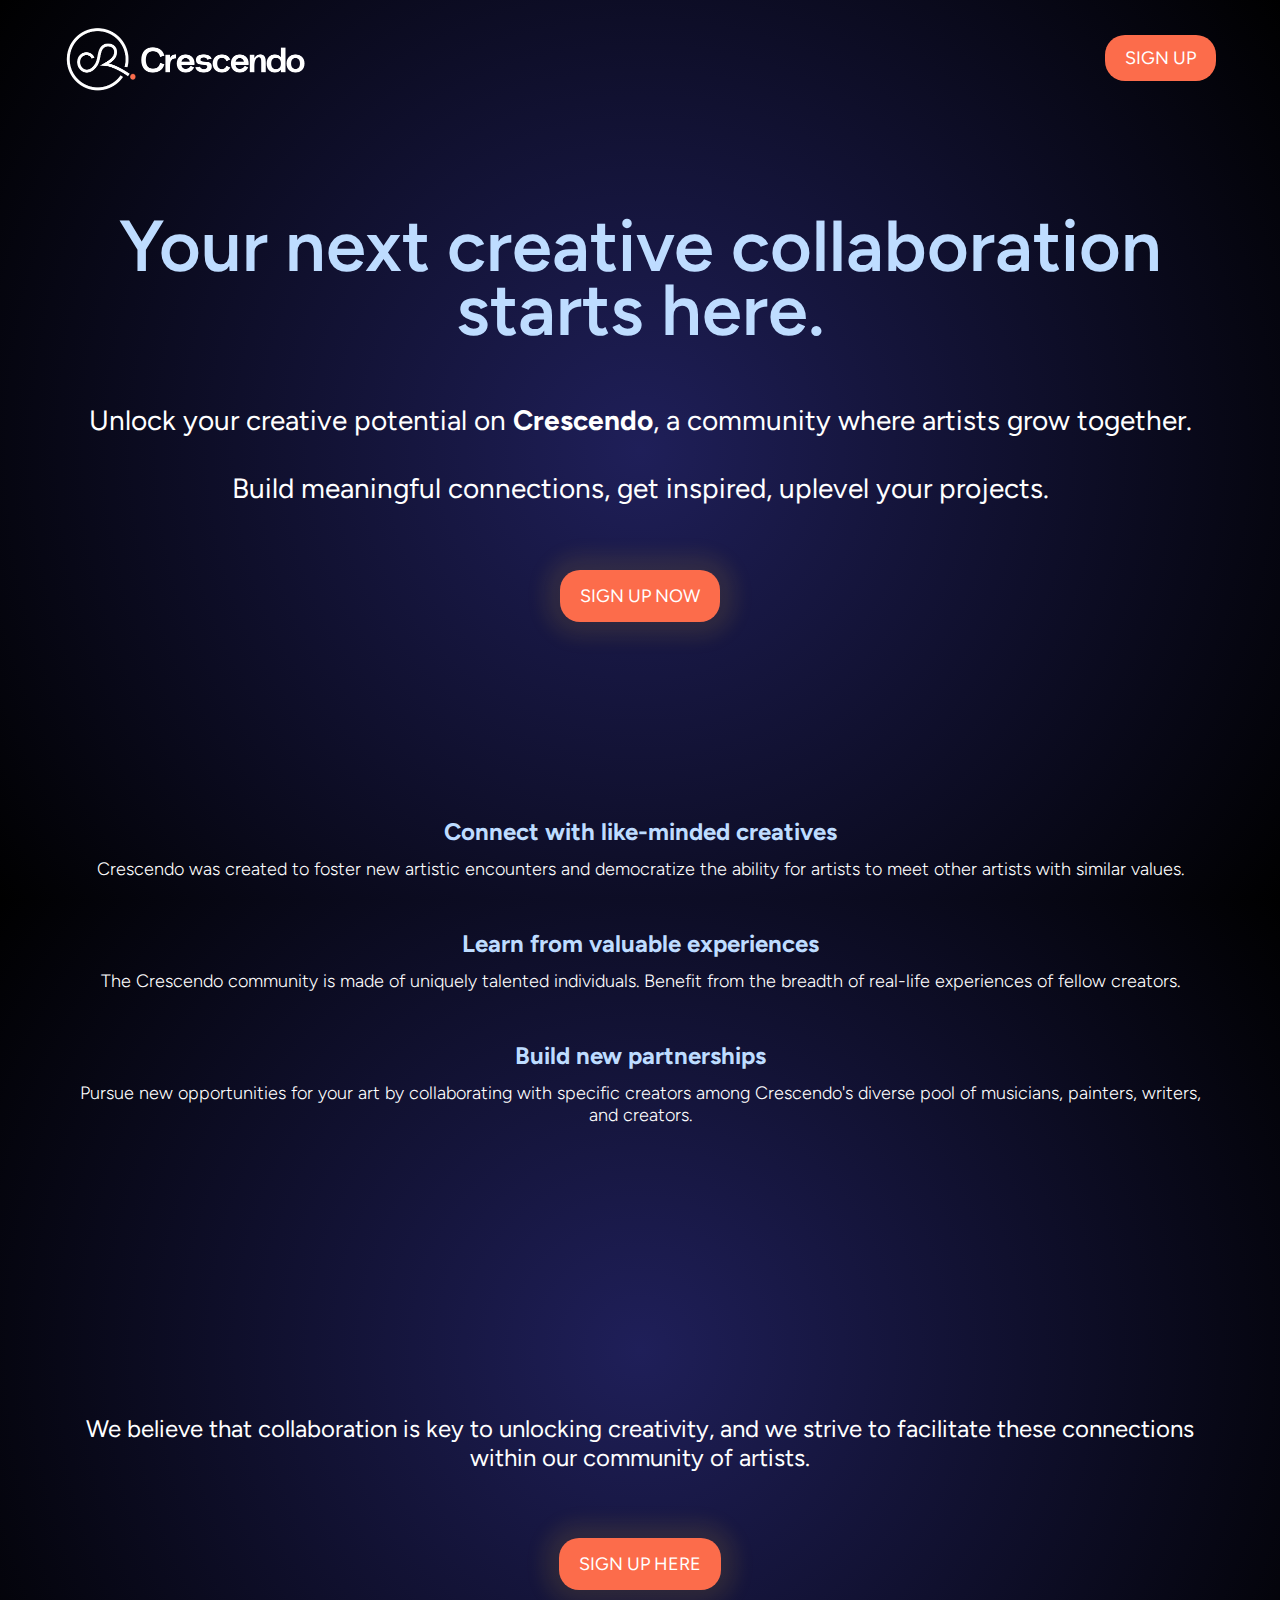
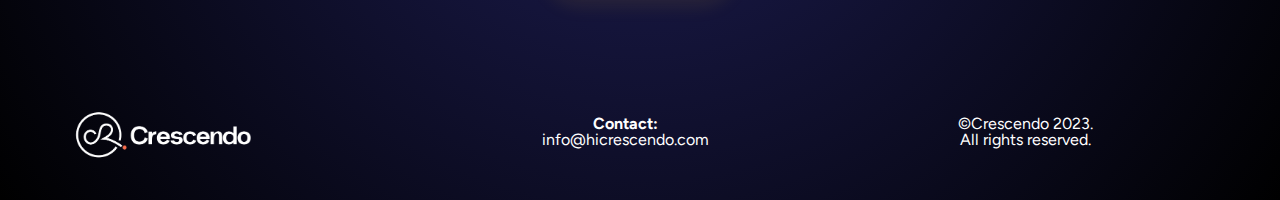
==== commit 4202f1fe: "more fixes on layout" ====
--- a/index.html
+++ b/index.html
@@ -6,8 +6,8 @@
     <head>
         <meta charset="utf-8" />
         <title>Crescendo - Home of creative collaborations</title>
-        <!-- <meta content="width=device-width, initial-scale=1" name="viewport" /> -->
-        <!-- <meta content="Webflow" name="generator" /> -->
+        <meta content="width=device-width, initial-scale=1" name="viewport" />
+        <meta content="Webflow" name="generator" />
         <link rel="stylesheet" href="https://fonts.googleapis.com/css?family=Figtree">
         <!-- <link rel="stylesheet" href="https://fonts.googleapis.com/css?family=Radio+Canada"> -->
         <link href="style.css" rel="stylesheet" type="text/css" />
@@ -133,13 +133,14 @@
                     class="button w-button">SIGN UP HERE</a>
             </div>
             <div class="container-4 w-container">
-                <div class="div-block-5 w-clearfix">
+                <!-- <div class="div-block-5 w-clearfix"> -->
+                <div class="text-block-8">
                     <img src="assets/logo_with_name_WH.png" alt="" class="logo-img" />
                     <!-- <h1 class="logo-title">Crescendo</h1> -->
                 </div>
-                <div class="text-block-8"><strong>Contact<br /></strong>info@hicrescendo.com</div>
-                <div class="text-block-8"><strong>© Crescendo 2023.<br /></strong>All rights
-                    reserved.<strong><br /></strong></div>
+                <div class="text-block-11"><strong>Contact:<br /></strong>info@hicrescendo.com</div>
+                <div class="text-block-8">©Crescendo 2023.<br />All rights
+                    reserved.</div>
             </div>
         </div>
     </body>
--- a/style.css
+++ b/style.css
@@ -3197,9 +3197,18 @@
   }
   
   .text-block-8 {
-    float: right;
-    padding-top: 20px;
-    position: relative;
+    flex: 1;
+    text-align: center;
+    padding: 10px;
+    /* padding-top: 20px; */
+    position: relative;
+  }
+
+  .text-block-11 {
+    flex: 1;
+    text-align: center;
+    position: relative;
+    margin-right: 30px;
   }
   
   .image-10 {
@@ -3273,10 +3282,10 @@
   }
   
   .div-block-5 {
-    float: left;
+    /* float: left; */
     align-items: center;
     display: flex;
-    position: relative;
+    /* position: relative; */
   }
   
   .text-span {
@@ -4018,7 +4027,7 @@
     .button-header {
       float: right;
       clear: right;
-      flex-wrap: nowrap;
+      /* flex-wrap: nowrap; */
       align-items: stretch;
       margin-top: 5px;
       padding: 10px 15px;
@@ -4158,6 +4167,12 @@
       margin-bottom: 0;
       position: relative;
     }
+
+    .text-block-11 {
+      margin-bottom: 0;
+      position: relative;
+      margin-right: 30px;
+    }
   
     .image-10 {
       max-width: 40px;
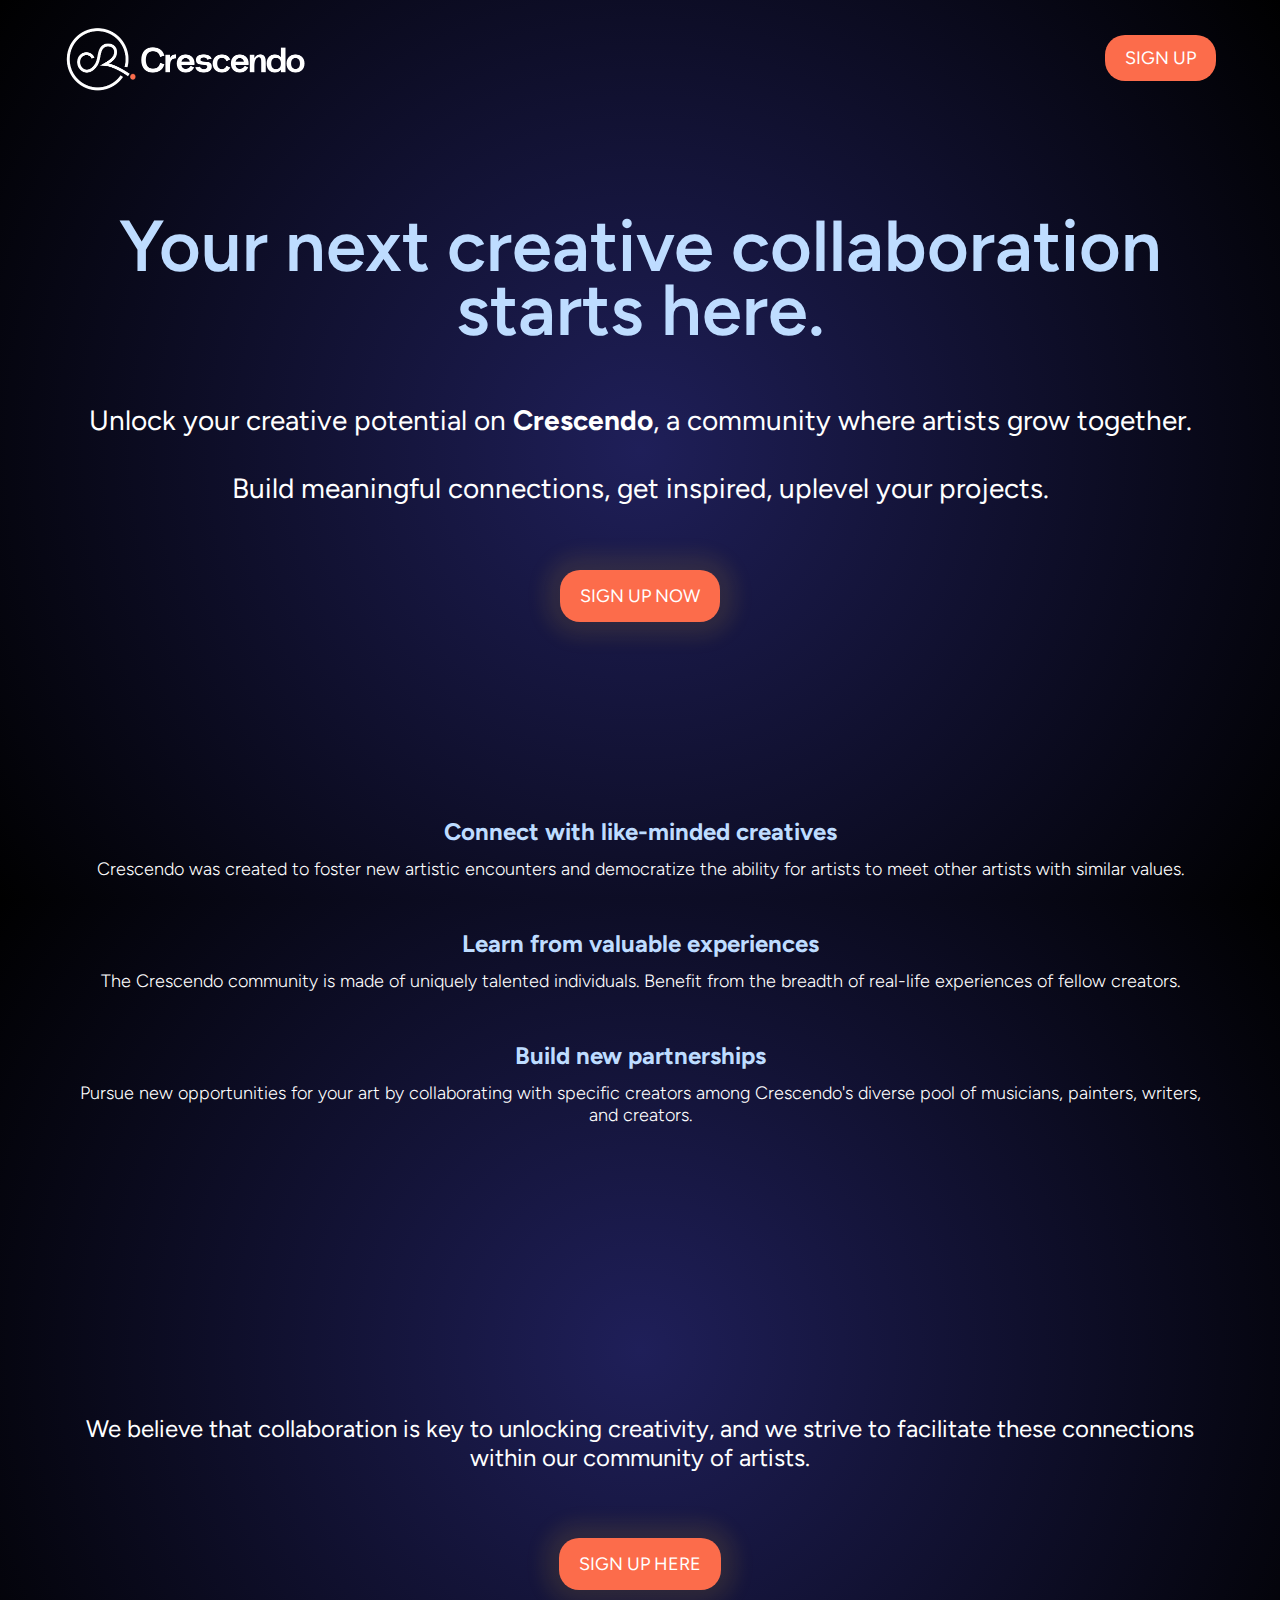
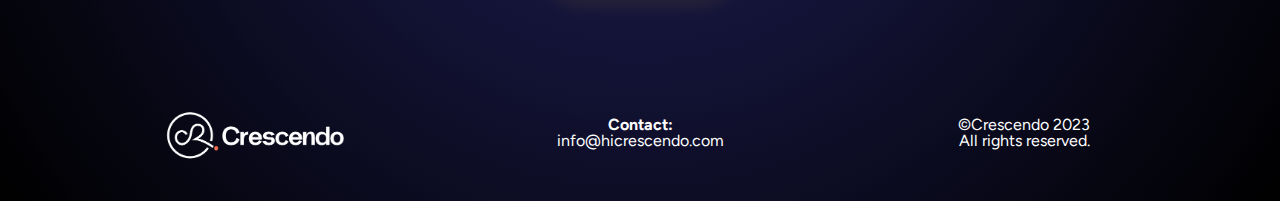
==== commit 13ecdddd: "more flex" ====
--- a/index.html
+++ b/index.html
@@ -138,8 +138,8 @@
                     <img src="assets/logo_with_name_WH.png" alt="" class="logo-img" />
                     <!-- <h1 class="logo-title">Crescendo</h1> -->
                 </div>
-                <div class="text-block-11"><strong>Contact:<br /></strong>info@hicrescendo.com</div>
-                <div class="text-block-8">©Crescendo 2023.<br />All rights
+                <div class="text-block-8"><strong>Contact:<br /></strong>info@hicrescendo.com</div>
+                <div class="text-block-8">©Crescendo 2023<br />All rights
                     reserved.</div>
             </div>
         </div>
--- a/style.css
+++ b/style.css
@@ -950,9 +950,9 @@
   }
   
   @media screen and (max-width: 479px) {
-    .w-container {
-      max-width: 380px;
-    }
+    /* .w-container {
+      max-width: 450px;
+    } */
   
     .w-hidden-main, .w-hidden-medium, .w-hidden-small {
       display: inherit !important;
@@ -2272,12 +2272,12 @@
   }
   
   .logo-img {
-    float: left;
+    /* float: left; */
     width: 50%;
     height: auto;
     margin-top: 5px;
-    position: relative;
-    overflow: hidden;
+    /* position: relative;
+    overflow: hidden; */
   }
   
   .brand-block {
@@ -3243,8 +3243,8 @@
   }
   
   .div-block-4 {
-    grid-column-gap: 5%;
-    grid-row-gap: 5%;
+    /* grid-column-gap: 5%; */
+    /* grid-row-gap: 5%; */
     flex-direction: column;
     justify-content: center;
     align-items: center;
@@ -3758,6 +3758,8 @@
       margin-left: auto;
       margin-right: auto;
       display: block;
+      flex-direction: column; /* Change to a vertical layout */
+      align-items: center; /* Center elements vertically */
     }
   
     .image {
@@ -3874,9 +3876,9 @@
     .logo-img {
       width: 50%;
       height: auto;
-      float: left;
+      /* float: left;
       clear: none;
-      position: relative;
+      position: relative; */
     }
   
     .main-heading {
@@ -3993,6 +3995,8 @@
       margin-left: auto;
       margin-right: auto;
       padding-bottom: 0;
+      flex-direction: column; /* Change to a vertical layout */
+      align-items: center; /* Center elements vertically */
     }
   
     .body {
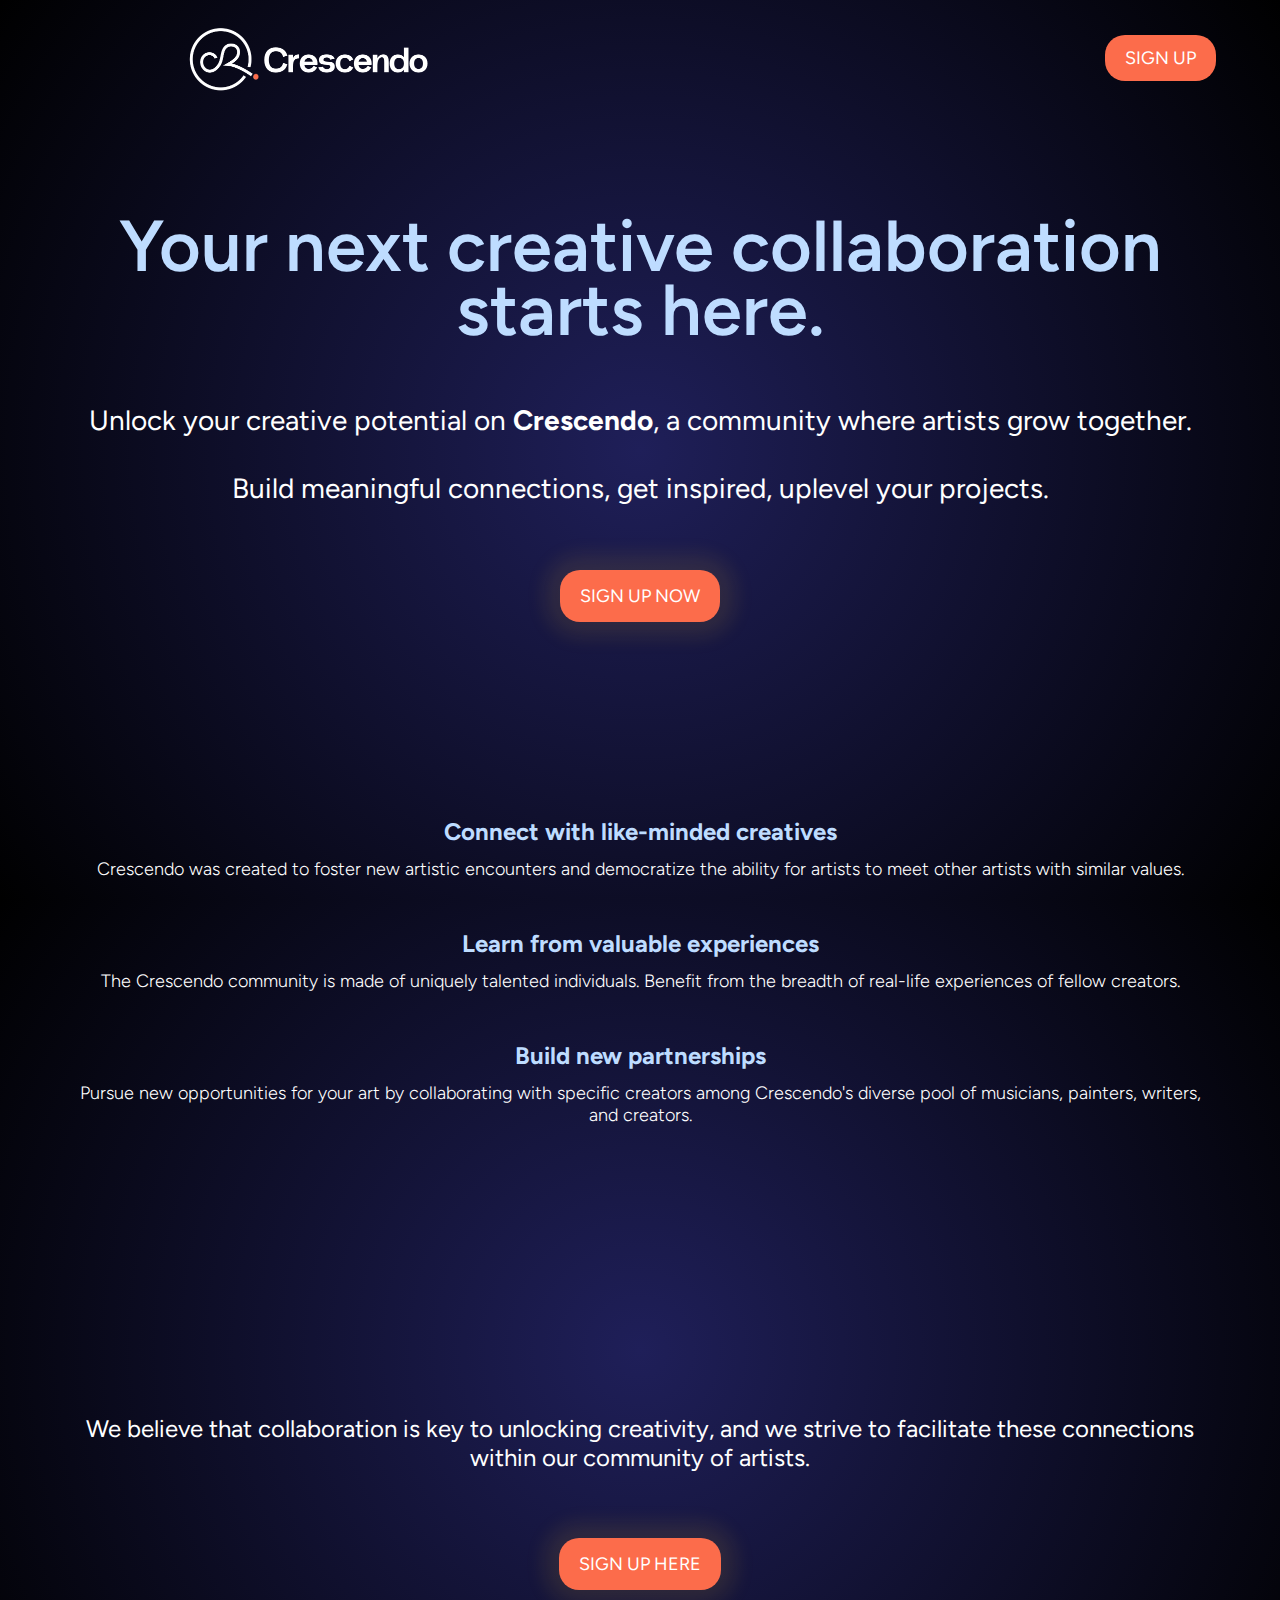
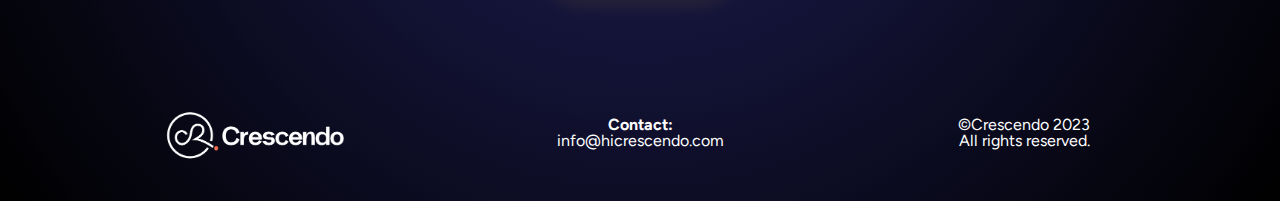
==== commit a19ab47e: "more flex v2" ====
--- a/index.html
+++ b/index.html
@@ -21,8 +21,7 @@
     </head>
 
     <body class="body">
-        <div data-collapse="none" data-animation="default" data-duration="400" data-easing="ease" data-easing2="ease"
-            role="banner" class="navbar w-nav">
+        <div data-collapse="none" data-animation="default" role="banner" class="navbar w-nav">
             <div class="container w-container"><a href="#" class="brand-block w-clearfix w-nav-brand">
                     <div class="div-block-5 w-clearfix">
                         <img src="assets/logo_with_name_WH.png" alt="" class="logo-img" />
--- a/style.css
+++ b/style.css
@@ -3282,9 +3282,9 @@
   }
   
   .div-block-5 {
-    /* float: left; */
+    float: left;
     align-items: center;
-    display: flex;
+    /* display: flex; */
     /* position: relative; */
   }
   
@@ -3775,7 +3775,10 @@
   
     .button-header {
       align-items: flex-start;
-      margin-top: 0;
+      margin-top: 15px;
+      margin-bottom: 0;
+      padding: 10px 20px;
+      font-size: 18px;
       display: block;
     }
   
@@ -4031,10 +4034,11 @@
     .button-header {
       float: right;
       clear: right;
-      /* flex-wrap: nowrap; */
+      flex-wrap: nowrap;
       align-items: stretch;
-      margin-top: 5px;
-      padding: 10px 15px;
+      margin-top: 15px;
+      margin-bottom: 0;
+      padding: 10px 20px;
       font-size: 18px;
       display: flex;
       position: static;
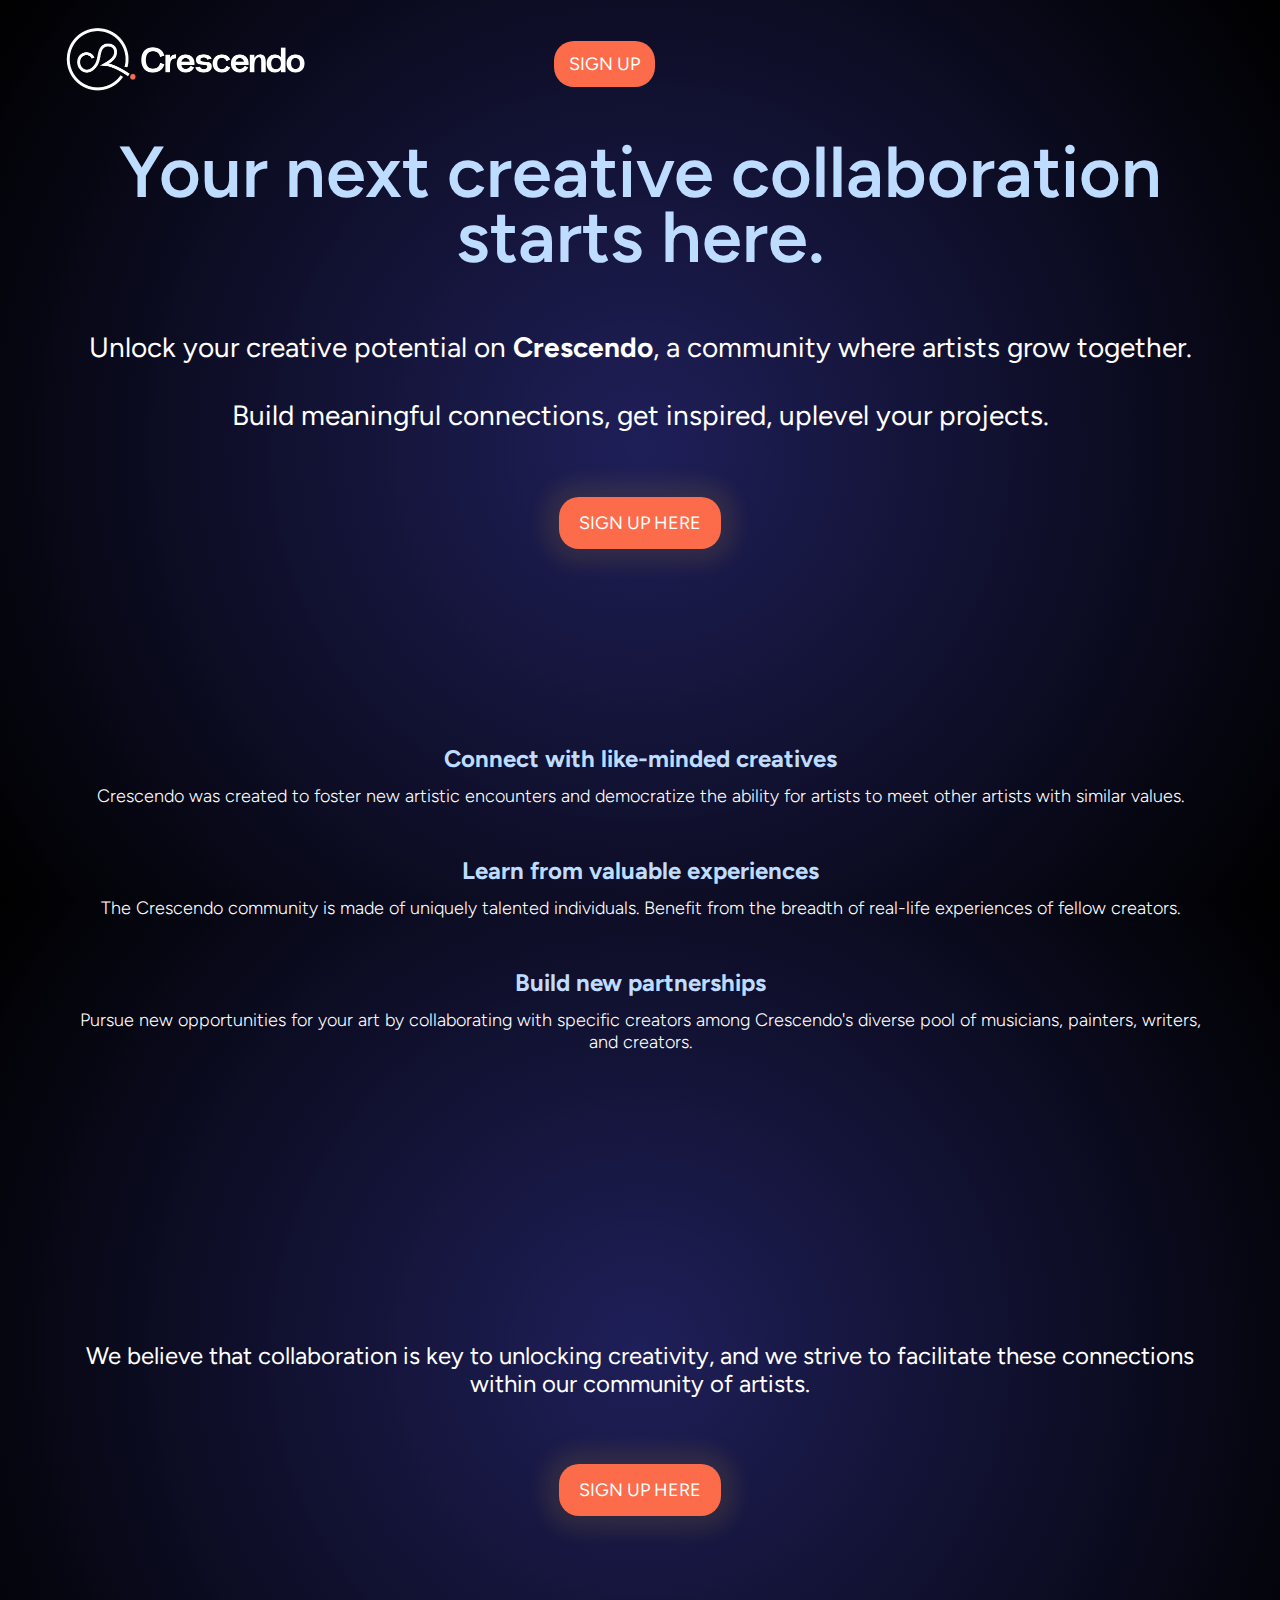
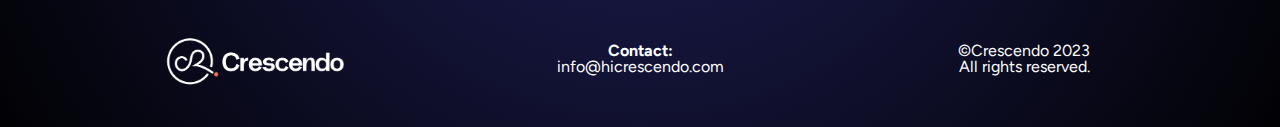
==== commit 07e4060c: "fixing to right button" ====
--- a/index.html
+++ b/index.html
@@ -22,12 +22,13 @@
 
     <body class="body">
         <div data-collapse="none" data-animation="default" role="banner" class="navbar w-nav">
-            <div class="container w-container"><a href="#" class="brand-block w-clearfix w-nav-brand">
-                    <div class="div-block-5 w-clearfix">
+            <div class="container w-container">
+                <a href="#" class="brand-block">
+                    <div class="div-block-5">
                         <img src="assets/logo_with_name_WH.png" alt="" class="logo-img" />
-                        <!-- <h1 class="logo-title">Crescendo</h1> -->
+                        <a href="/contact.html" class="button-header w-button">SIGN UP</a>
                     </div>
-                </a><a href="/contact.html" class="button-header w-button">SIGN UP</a>
+                </a>
                 <aside class="menu-button-2 w-nav-button">
                     <div class="icon-2 w-icon-nav-menu"></div>
                 </aside>
@@ -37,7 +38,7 @@
             <h3 class="main-heading">Your next creative collaboration starts here.</h3>
             <div class="main-subtitle">Unlock your creative potential on<strong> Crescendo</strong>, a community where
                 artists grow together. <br /><br />Build meaningful connections, get inspired, uplevel your
-                projects.<br /></div><a href="/contact.html" class="button w-button">SIGN UP NOW</a>
+                projects.<br /></div><a href="/contact.html" class="button w-button">SIGN UP HERE</a>
         </div>
         <section class="section-4 wf-section">
             <div class="container-13 w-container">
--- a/style.css
+++ b/style.css
@@ -262,14 +262,10 @@
     display: inline-block;
   }
   
-  .w-clearfix:before, .w-clearfix:after {
+  .w-clearfix:before {
     content: " ";
     grid-area: 1 / 1 / 2 / 2;
     display: table;
-  }
-  
-  .w-clearfix:after {
-    clear: both;
   }
   
   .w-hidden {
@@ -716,14 +712,10 @@
     margin-right: auto;
   }
   
-  .w-container:before, .w-container:after {
+  .w-container:before {
     content: " ";
     grid-area: 1 / 1 / 2 / 2;
     display: table;
-  }
-  
-  .w-container:after {
-    clear: both;
   }
   
   .w-container .w-row {
@@ -950,9 +942,9 @@
   }
   
   @media screen and (max-width: 479px) {
-    /* .w-container {
-      max-width: 450px;
-    } */
+    .w-container {
+      max-width: 420px;
+    }
   
     .w-hidden-main, .w-hidden-medium, .w-hidden-small {
       display: inherit !important;
@@ -1854,15 +1846,15 @@
     position: relative;
   }
   
-  .w-nav:before, .w-nav:after {
+  .w-nav:before {
     content: " ";
     grid-area: 1 / 1 / 2 / 2;
     display: table;
   }
   
-  .w-nav:after {
+  /* .w-nav:after {
     clear: both;
-  }
+  } */
   
   .w-nav-brand {
     float: left;
@@ -2711,7 +2703,7 @@
     align-items: baseline;
     margin-top: 15px;
     margin-bottom: 0;
-    padding: 15px 20px;
+    padding: 15px 15px;
     transition: background-color .5s;
     font-size: 18px;
   }
@@ -2725,10 +2717,10 @@
     color: #7ec4bd;
     border-width: 1px 1px 2px;
     border-color: #7ec4bd;
-    margin-top: 23px;
-    margin-bottom: 24px;
-    padding-left: 54px;
-    padding-right: 54px;
+    margin-top: 15px;
+    margin-bottom: 0;
+    /* padding-left: 54px;
+    padding-right: 54px; */
   }
   
   .button-header.form:hover {
@@ -3284,8 +3276,8 @@
   .div-block-5 {
     float: left;
     align-items: center;
-    /* display: flex; */
-    /* position: relative; */
+    display: flex;
+    position: relative;
   }
   
   .text-span {
@@ -3513,8 +3505,15 @@
     }
   
     .container {
-      margin-left: auto;
-      margin-right: auto;
+      max-width: 100%;
+      grid-column-gap: 16px;
+      grid-row-gap: 16px;
+      flex-direction: row;
+      grid-template-rows: auto auto;
+      grid-template-columns: 1fr 1fr;
+      grid-auto-columns: 1fr;
+      justify-content: flex-end;
+      align-items: center;
     }
   
     .icon {
@@ -3754,12 +3753,15 @@
     }
   
     .container {
-      justify-content: space-between;
-      margin-left: auto;
-      margin-right: auto;
-      display: block;
-      flex-direction: column; /* Change to a vertical layout */
-      align-items: center; /* Center elements vertically */
+      max-width: 100%;
+      grid-column-gap: 16px;
+      grid-row-gap: 16px;
+      flex-direction: row;
+      grid-template-rows: auto auto;
+      grid-template-columns: 1fr 1fr;
+      grid-auto-columns: 1fr;
+      justify-content: flex-end;
+      align-items: center;
     }
   
     .image {
@@ -3777,9 +3779,10 @@
       align-items: flex-start;
       margin-top: 15px;
       margin-bottom: 0;
-      padding: 10px 20px;
+      padding: 15px 15px;
       font-size: 18px;
       display: block;
+      white-space: nowrap;
     }
   
     .paragraph-4 {
@@ -3995,11 +3998,15 @@
     }
   
     .container {
-      margin-left: auto;
-      margin-right: auto;
-      padding-bottom: 0;
-      flex-direction: column; /* Change to a vertical layout */
-      align-items: center; /* Center elements vertically */
+      max-width: 100%;
+      grid-column-gap: 16px;
+      grid-row-gap: 16px;
+      flex-direction: row;
+      grid-template-rows: auto auto;
+      grid-template-columns: 1fr 1fr;
+      grid-auto-columns: 1fr;
+      justify-content: flex-end;
+      align-items: center;
     }
   
     .body {
@@ -4038,10 +4045,11 @@
       align-items: stretch;
       margin-top: 15px;
       margin-bottom: 0;
-      padding: 10px 20px;
-      font-size: 18px;
+      padding: 15px 15px;
+      font-size: 14px;
       display: flex;
       position: static;
+      white-space: nowrap;
     }
   
     .paragraph-4 {
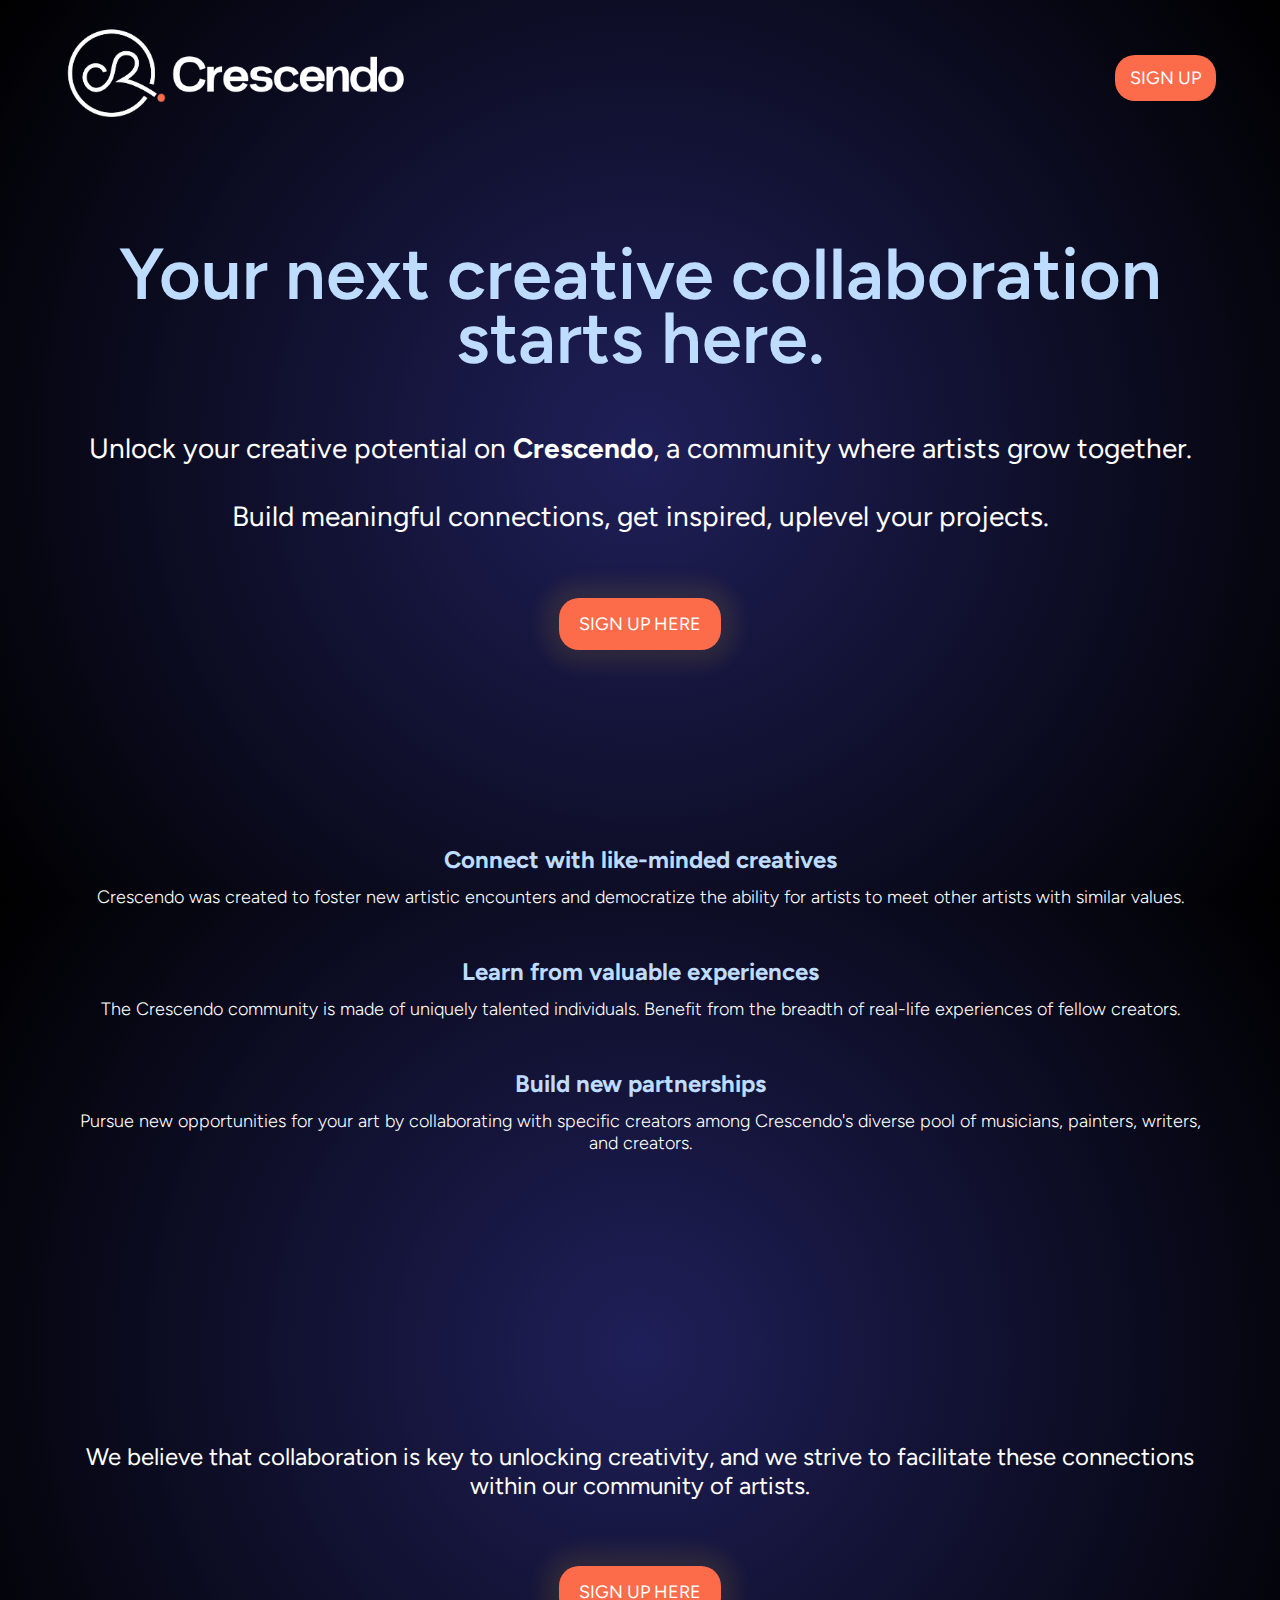
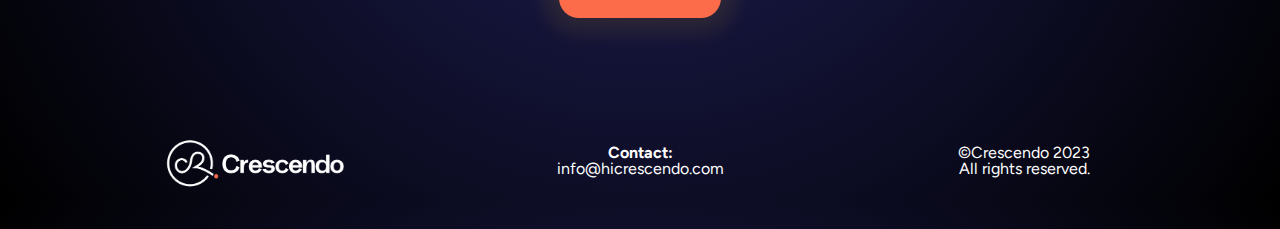
==== commit b5084f79: "finally good I hope" ====
--- a/index.html
+++ b/index.html
@@ -22,17 +22,17 @@
 
     <body class="body">
         <div data-collapse="none" data-animation="default" role="banner" class="navbar w-nav">
-            <div class="container w-container">
-                <a href="#" class="brand-block">
-                    <div class="div-block-5">
-                        <img src="assets/logo_with_name_WH.png" alt="" class="logo-img" />
-                        <a href="/contact.html" class="button-header w-button">SIGN UP</a>
-                    </div>
-                </a>
-                <aside class="menu-button-2 w-nav-button">
+            <!-- <div class="container w-container"> -->
+            <!-- <a href="#" class="brand-block"> -->
+            <div href="#" class="div-block-5">
+                <img src="assets/logo_with_name_WH.png" alt="" class="logo-img-top" />
+                <a href="/contact.html" class="button-header w-button">SIGN UP</a>
+            </div>
+            <!-- </a> -->
+            <!-- <aside class="menu-button-2 w-nav-button">
                     <div class="icon-2 w-icon-nav-menu"></div>
-                </aside>
-            </div>
+                </aside> -->
+            <!-- </div> -->
         </div>
         <div id="hero" class="header wf-section">
             <h3 class="main-heading">Your next creative collaboration starts here.</h3>
--- a/style.css
+++ b/style.css
@@ -2271,9 +2271,19 @@
     /* position: relative;
     overflow: hidden; */
   }
+
+  .logo-img-top {
+    /* float: left; */
+    width: 30%;
+    height: auto;
+    margin-top: 5px;
+    /* position: relative;
+    overflow: hidden; */
+  }
   
   .brand-block {
     align-items: center;
+    justify-content: space-between;
     display: flex;
     overflow: visible;
   }
@@ -2631,7 +2641,7 @@
     grid-template-rows: auto auto;
     grid-template-columns: 1fr 1fr;
     grid-auto-columns: 1fr;
-    justify-content: flex-end;
+    justify-content: space-between;
     align-items: center;
   }
   
@@ -3000,6 +3010,8 @@
   
   .container-7 {
     display: block;
+    padding-left: 10%;
+    padding-right: 10%;
   }
   
   .bold-text {
@@ -3274,10 +3286,11 @@
   }
   
   .div-block-5 {
-    float: left;
+    /* float: left; */
     align-items: center;
     display: flex;
     position: relative;
+    justify-content: space-between;
   }
   
   .text-span {
@@ -3549,6 +3562,7 @@
   
     .button-header {
       display: block;
+      float: right;
     }
   
     .container-3 {
@@ -3586,6 +3600,12 @@
       overflow: auto;
     }
   
+    .container-7 {
+      display: block;
+      padding-left: 0;
+      padding-right: 0;
+    }
+
     .icon-2 {
       color: #fff;
       font-size: 120%;
@@ -3783,6 +3803,7 @@
       font-size: 18px;
       display: block;
       white-space: nowrap;
+      float: right;
     }
   
     .paragraph-4 {
@@ -4005,7 +4026,7 @@
       grid-template-rows: auto auto;
       grid-template-columns: 1fr 1fr;
       grid-auto-columns: 1fr;
-      justify-content: flex-end;
+      justify-content: space-between;
       align-items: center;
     }
   
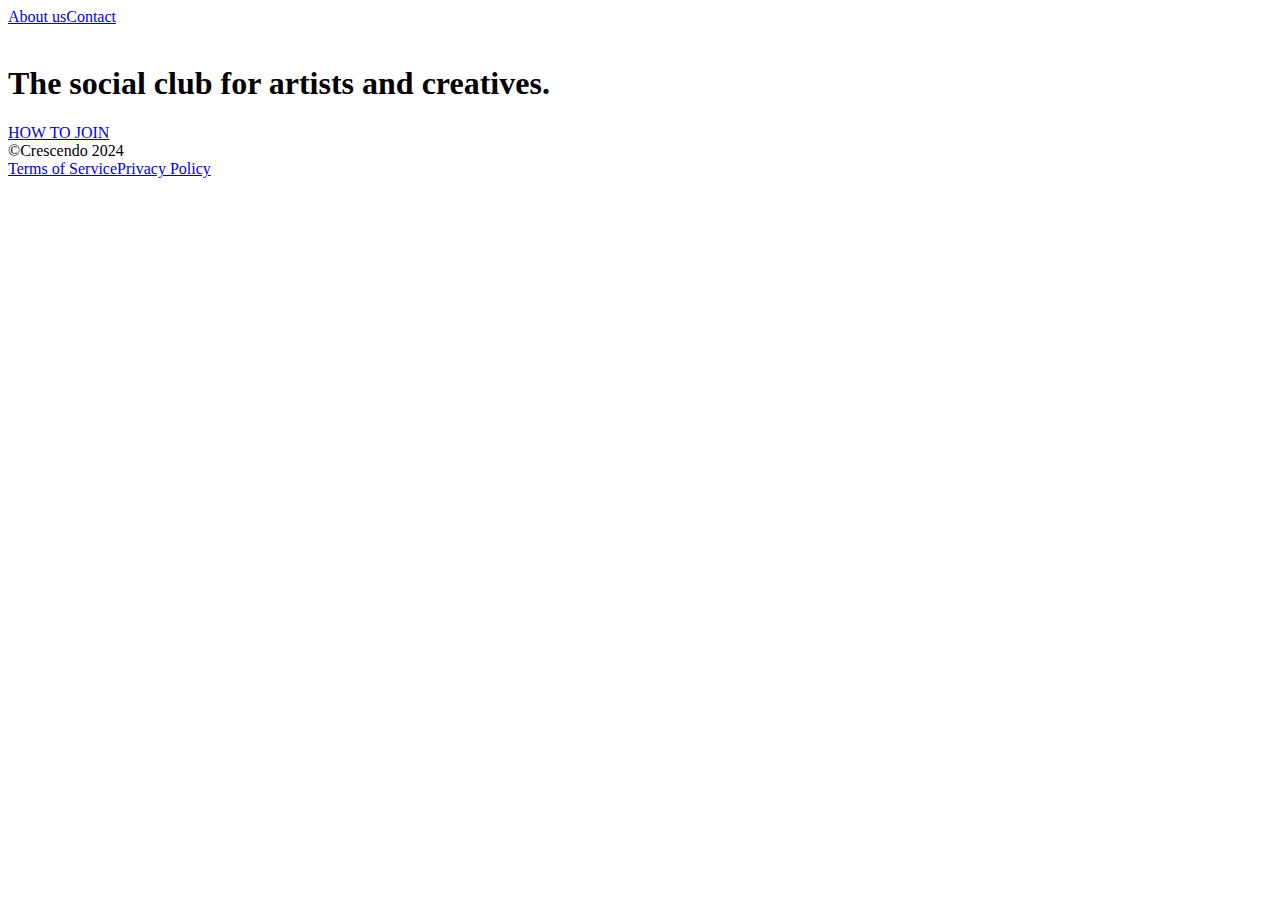
==== commit 097340dc: "linkedin link" ====
--- a/index.html
+++ b/index.html
@@ -1,148 +1,82 @@
 <!DOCTYPE html>
-<!-- This site was created in Webflow. https://www.webflow.com --><!-- Last Published: Sat May 27 2023 18:56:18 GMT+0000 (Coordinated Universal Time) -->
-<html data-wf-domain="hicrescendo.webflow.io" data-wf-page="646c2562758766c7076612d0"
-    data-wf-site="646c2562758766c7076612d5">
+<!-- This site was created in Webflow. https://www.webflow.com --><!-- Last Published: Thu Feb 29 2024 21:53:22 GMT+0000 (Coordinated Universal Time) -->
+<html data-wf-domain="hicrescendo.webflow.io" data-wf-page="65ddf360f4b10a132997c8ba"
+    data-wf-site="65ddf360f4b10a132997c899">
 
     <head>
         <meta charset="utf-8" />
-        <title>Crescendo - Home of creative collaborations</title>
+        <title>Crescendo - The social club for artists &amp; creatives</title>
         <meta content="width=device-width, initial-scale=1" name="viewport" />
         <meta content="Webflow" name="generator" />
-        <link rel="stylesheet" href="https://fonts.googleapis.com/css?family=Figtree">
-        <!-- <link rel="stylesheet" href="https://fonts.googleapis.com/css?family=Radio+Canada"> -->
-        <link href="style.css" rel="stylesheet" type="text/css" />
-        <!-- <link href="https://fonts.googleapis.com" rel="preconnect" />
-        <link href="https://fonts.gstatic.com" rel="preconnect" crossorigin="anonymous" /> -->
-        <!-- <script src="https://ajax.googleapis.com/ajax/libs/webfont/1.6.26/webfont.js" type="text/javascript"></script>
+        <link
+            href="https://assets-global.website-files.com/65ddf360f4b10a132997c899/css/hicrescendo.webflow.a7062b29b.css"
+            rel="stylesheet" type="text/css" />
+        <link href="https://fonts.googleapis.com" rel="preconnect" />
+        <link href="https://fonts.gstatic.com" rel="preconnect" crossorigin="anonymous" />
+        <script src="https://ajax.googleapis.com/ajax/libs/webfont/1.6.26/webfont.js" type="text/javascript"></script>
         <script
-            type="text/javascript">!function (o, c) { var n = c.documentElement, t = " w-mod-"; n.className += t + "js", ("ontouchstart" in o || o.DocumentTouch && c instanceof DocumentTouch) && (n.className += t + "touch") }(window, document);</script> -->
-        <link href="assets/logo_transparent_small.png" rel="shortcut icon" type="image/x-icon" />
-        <link href="assets/logo_transparent_small.png" rel="apple-touch-icon" />
+            type="text/javascript">WebFont.load({ google: { families: ["Montserrat:100,100italic,200,200italic,300,300italic,400,400italic,500,500italic,600,600italic,700,700italic,800,800italic,900,900italic", "Radio Canada:300,regular,500,600,700,italic"] } });</script>
+        <script
+            type="text/javascript">!function (o, c) { var n = c.documentElement, t = " w-mod-"; n.className += t + "js", ("ontouchstart" in o || o.DocumentTouch && c instanceof DocumentTouch) && (n.className += t + "touch") }(window, document);</script>
+        <link
+            href="https://assets-global.website-files.com/65ddf360f4b10a132997c899/65e0012433292cb426e0f04c_logo_black_32.png"
+            rel="shortcut icon" type="image/x-icon" />
+        <link
+            href="https://assets-global.website-files.com/65ddf360f4b10a132997c899/65e0012758aa91642d3e53ae_logo_black_256.png"
+            rel="apple-touch-icon" />
     </head>
 
     <body class="body">
-        <div data-collapse="none" data-animation="default" role="banner" class="navbar w-nav">
-            <!-- <div class="container w-container"> -->
-            <!-- <a href="#" class="brand-block"> -->
-            <div href="#" class="div-block-5">
-                <img src="assets/logo_with_name_WH.png" alt="" class="logo-img-top" />
-                <a href="/contact.html" class="button-header w-button">SIGN UP</a>
-            </div>
-            <!-- </a> -->
-            <!-- <aside class="menu-button-2 w-nav-button">
-                    <div class="icon-2 w-icon-nav-menu"></div>
-                </aside> -->
-            <!-- </div> -->
-        </div>
-        <div id="hero" class="header wf-section">
-            <h3 class="main-heading">Your next creative collaboration starts here.</h3>
-            <div class="main-subtitle">Unlock your creative potential on<strong> Crescendo</strong>, a community where
-                artists grow together. <br /><br />Build meaningful connections, get inspired, uplevel your
-                projects.<br /></div><a href="/contact.html" class="button w-button">SIGN UP HERE</a>
-        </div>
-        <section class="section-4 wf-section">
-            <div class="container-13 w-container">
-                <!-- <img
-                    src="https://uploads-ssl.webflow.com/646c2562758766c7076612d5/646d61a6cb6ee4eaa180dd18_apple_macbook_combined.png"
-                    loading="eager" sizes="(max-width: 767px) 100vw, 500px" width="500"
-                    srcset="https://uploads-ssl.webflow.com/646c2562758766c7076612d5/646d61a6cb6ee4eaa180dd18_apple_macbook_combined-p-500.png 500w, https://uploads-ssl.webflow.com/646c2562758766c7076612d5/646d61a6cb6ee4eaa180dd18_apple_macbook_combined-p-800.png 800w, https://uploads-ssl.webflow.com/646c2562758766c7076612d5/646d61a6cb6ee4eaa180dd18_apple_macbook_combined.png 960w"
-                    alt="" class="image-11" /> -->
-                <div class="div-block-7">
-                    <div class="accordion">
-                        <div data-w-id="76d56a3e-027d-fcdd-e053-255c9ab8ca5f" class="accordion-header">
-                            <div class="text-block-9">Connect with like-minded creatives</div>
+        <section class="section is-hidden">
+            <div class="w-layout-hflex flex-block-2">
+                <div data-animation="over-right" data-collapse="none" data-duration="400" data-easing="ease"
+                    data-easing2="ease" role="banner" class="navbar-2 w-nav">
+                    <div class="container-2 w-container">
+                        <nav role="navigation" class="nav-menu-2 w-nav-menu"><a href="#"
+                                class="nav-link-3 w-nav-link">About us</a><a
+                                href="mailto:info@hicrescendo.com?subject=I%20need%20help%20with%20%5B...%5D"
+                                class="nav-link-4 w-nav-link">Contact</a></nav>
+                        <div class="w-nav-button">
+                            <div class="w-icon-nav-menu"></div>
                         </div>
-                        <p class="paragraph-5">Crescendo was created to foster new artistic
-                            encounters and democratize the ability for artists to meet other artists with similar
-                            values.</p>
-                    </div>
-                    <div class="accordion">
-                        <div data-w-id="8bd6980d-1d7e-93d7-eee3-cbfda3fe735e" class="accordion-header">
-                            <div class="text-block-9">Learn from valuable experiences</div>
-                        </div>
-                        <p class="paragraph-5">The Crescendo community is made of uniquely talented
-                            individuals. Benefit from the breadth of real-life experiences of fellow creators.</p>
-                    </div>
-                    <div class="accordion">
-                        <div data-w-id="98fe73ea-2417-1188-2f40-3be829f74aa1" class="accordion-header">
-                            <div class="text-block-9">Build new partnerships</div>
-                        </div>
-                        <p class="paragraph-5">Pursue new opportunities for your art by collaborating with specific
-                            creators among Crescendo&#x27;s diverse pool of musicians, painters,
-                            writers, and creators.</p>
                     </div>
                 </div>
             </div>
         </section>
-        <!-- <div id="testimonials" class="section grey wf-section">
-            <div class="container-9 w-container">
-                <div data-delay="4000" data-animation="slide" class="testimonial-slider w-slider" data-autoplay="false"
-                    data-easing="ease" data-hide-arrows="true" data-disable-swipe="false" data-autoplay-limit="0"
-                    data-nav-spacing="3" data-duration="500" data-infinite="true">
-                    <div class="mask w-slider-mask">
-                        <div class="testimonial-slide w-slide">
-                            <p class="testimonial">“<strong>Crescendo</strong> has been a game-changer in the
-                                development of my art. Collaborating with musicians has brought a whole new dimension to
-                                my paintings. I&#x27;ve connected with incredible artists who have elevated my work to
-                                new heights. It&#x27;s a truly inspiring community.” </p><img
-                                src="https://uploads-ssl.webflow.com/646c2562758766c7076612d5/646c2562758766c707661321_krystal.jpg"
-                                width="64" alt="" class="face" />
-                            <div class="from">SARAH<br />‍PAINTER</div>
-                        </div>
-                        <div class="testimonial-slide w-slide">
-                            <p class="testimonial">“As a musician, finding like-minded artists to collaborate with is
-                                always a challenge. With <strong>Crescendo</strong>, I&#x27;ve connected with talented
-                                painters, photographers, and creators who have added a unique touch to my music videos
-                                and album artwork. It&#x27;s a hub of creative energy and endless possibilities.”</p>
-                            <img src="https://uploads-ssl.webflow.com/646c2562758766c7076612d5/646c2562758766c707661320_128.jpg"
-                                width="64" alt="" class="face" />
-                            <div class="from">ALEX<br />MUSICIAN<br /></div>
-                        </div>
-                        <div class="testimonial-slide w-slide">
-                            <p class="testimonial">“<strong>Crescendo</strong> has connected me with musicians who have
-                                transformed my writing into mesmerizing songs. The collaborative environment fosters
-                                creativity and has given my words a whole new life. It&#x27;s an incredible space where
-                                artists inspire and support each other.” </p><img
-                                src="https://uploads-ssl.webflow.com/646c2562758766c7076612d5/646c2562758766c70766134b_Avatar4.jpg"
-                                width="64" alt="" class="face" />
-                            <div class="from">EMILY<br />WRITER</div>
-                        </div>
-                        <div class="testimonial-slide w-slide">
-                            <p class="testimonial">“<strong>Crescendo</strong> has revolutionized the way I create.
-                                Collaborating with artists from different fields has expanded my perspective and pushed
-                                me to explore new artistic territories. It&#x27;s a platform that celebrates diversity
-                                and collaboration, and I&#x27;m glad to be part of this vibrant community.” </p><img
-                                src="https://uploads-ssl.webflow.com/646c2562758766c7076612d5/646c2562758766c7076612ea_face-chad.jpg"
-                                width="64" alt="" class="face" />
-                            <div class="from">LUCAS<br />FILMAKER</div>
-                        </div>
-                    </div>
-                    <!-- <div class="arrow w-slider-arrow-left">
-                        <div class="icon-4 w-icon-slider-left"></div>
-                    </div>
-                    <div class="arrow w-slider-arrow-right">
-                        <div class="icon-4 w-icon-slider-right"></div>
-                    </div> -->
-        <!-- </div>
-            </div>
-        </div> -->
-        <div id="contact" class="section contact wf-section">
-            <div class="container-3 w-container">
-                <div class="text-block-4">We believe that collaboration is key to unlocking creativity, and we strive to
-                    facilitate these connections within our community of artists.</div><a href="/contact.html"
-                    class="button w-button">SIGN UP HERE</a>
-            </div>
-            <div class="container-4 w-container">
-                <!-- <div class="div-block-5 w-clearfix"> -->
-                <div class="text-block-8">
-                    <img src="assets/logo_with_name_WH.png" alt="" class="logo-img" />
-                    <!-- <h1 class="logo-title">Crescendo</h1> -->
-                </div>
-                <div class="text-block-8"><strong>Contact:<br /></strong>info@hicrescendo.com</div>
-                <div class="text-block-8">©Crescendo 2023<br />All rights
-                    reserved.</div>
+        <div class="w-layout-blockcontainer container w-container">
+            <div class="w-layout-vflex flex-block"><img
+                    src="https://assets-global.website-files.com/65ddf360f4b10a132997c899/65de5d3a1bacc1626637a6f1_logo-white-transparent.png"
+                    loading="lazy"
+                    sizes="(max-width: 479px) 35vw, (max-width: 767px) 28vw, (max-width: 991px) 206.3984375px, 270px"
+                    srcset="https://assets-global.website-files.com/65ddf360f4b10a132997c899/65de5d3a1bacc1626637a6f1_logo-white-transparent-p-500.png 500w, https://assets-global.website-files.com/65ddf360f4b10a132997c899/65de5d3a1bacc1626637a6f1_logo-white-transparent-p-800.png 800w, https://assets-global.website-files.com/65ddf360f4b10a132997c899/65de5d3a1bacc1626637a6f1_logo-white-transparent.png 1000w"
+                    alt="" class="image-3" /><img
+                    src="https://assets-global.website-files.com/65ddf360f4b10a132997c899/65de5d3bb79c7852096564ec_title-white-transparent.png"
+                    loading="lazy" alt="" class="image-5" />
+                <h1 class="heading">The social club for artists and creatives.</h1><a
+                    data-w-id="c3b55ff4-df60-40e8-7154-32f1c2dc1bd4" href="/apply.html" class="button w-button">HOW TO
+                    JOIN</a>
             </div>
         </div>
+        <section class="section-3">
+            <div class="w-layout-hflex flex-block-3">
+                <div class="text-block">©Crescendo 2024</div>
+                <div data-animation="default" data-collapse="none" data-duration="400" data-easing="ease"
+                    data-easing2="ease" role="banner" class="navbar-2 w-nav">
+                    <div class="container-2 w-container"><a href="#" class="nav-link w-nav-link">Terms of Service</a><a
+                            href="#" class="nav-link-2 w-nav-link">Privacy Policy</a><a
+                            href="https://www.instagram.com/hi.crescendo/" target="_blank"
+                            class="button-3 w-button"></a><a href="https://x.com/hi_crescendo" target="_blank"
+                            class="button-4 w-button"></a><a href="https://www.linkedin.com/company/hicrescendo/"
+                            target="_blank" class="button-5 w-button"></a></div>
+                </div>
+            </div>
+        </section>
+        <!-- <script
+            src="https://d3e54v103j8qbb.cloudfront.net/js/jquery-3.5.1.min.dc5e7f18c8.js?site=65ddf360f4b10a132997c899"
+            type="text/javascript" integrity="sha256-9/aliU8dGd2tb6OSsuzixeV4y/faTqgFtohetphbbj0="
+            crossorigin="anonymous"></script>
+        <script src="https://assets-global.website-files.com/65ddf360f4b10a132997c899/js/webflow.b1abb87ab.js"
+            type="text/javascript"></script> -->
     </body>
 
 </html>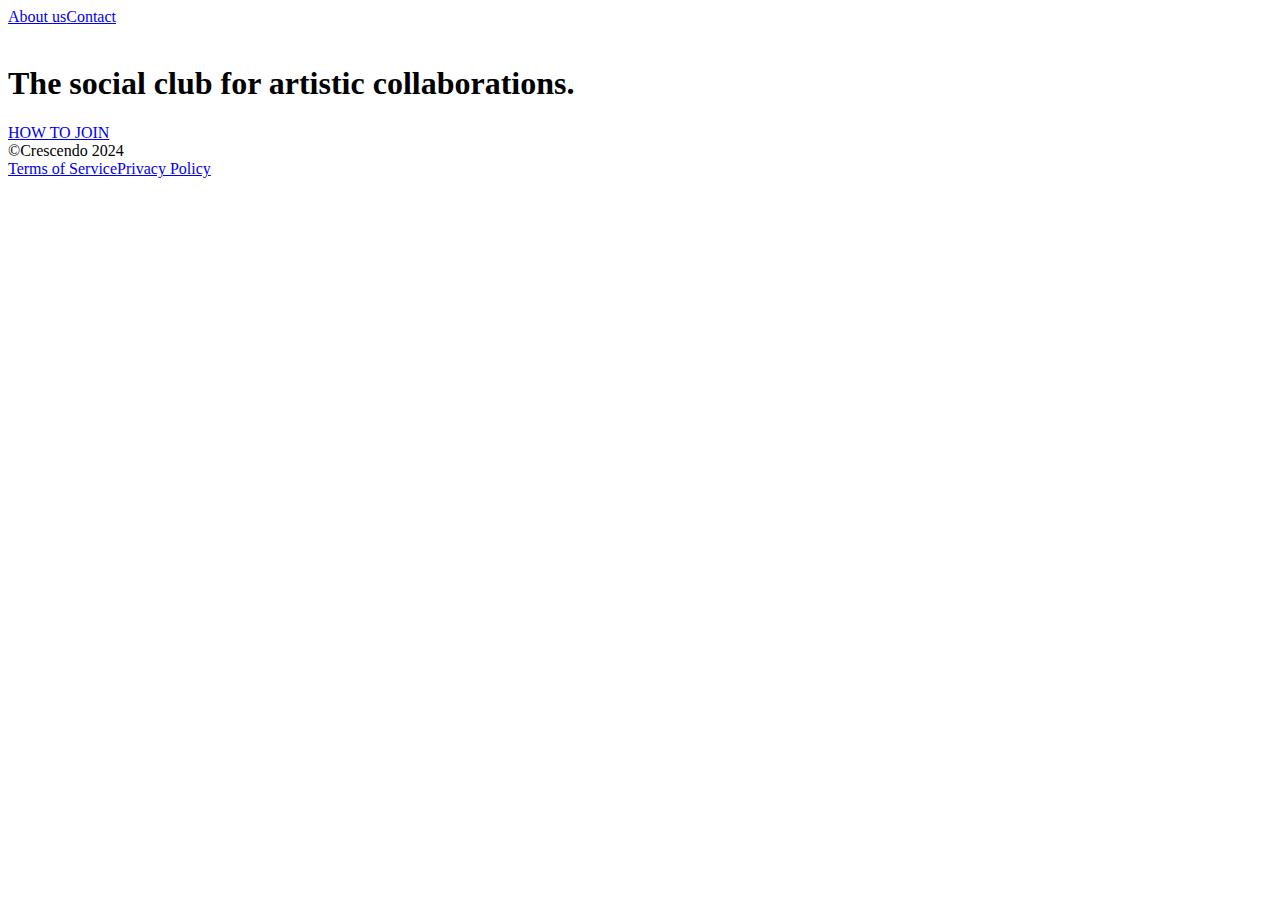
==== commit 0d84e76b: "changing legend" ====
--- a/index.html
+++ b/index.html
@@ -5,7 +5,7 @@
 
     <head>
         <meta charset="utf-8" />
-        <title>Crescendo - The social club for artists &amp; creatives</title>
+        <title>Crescendo - The social club for artistic collaborations.</title>
         <meta content="width=device-width, initial-scale=1" name="viewport" />
         <meta content="Webflow" name="generator" />
         <link
@@ -52,7 +52,7 @@
                     alt="" class="image-3" /><img
                     src="https://assets-global.website-files.com/65ddf360f4b10a132997c899/65de5d3bb79c7852096564ec_title-white-transparent.png"
                     loading="lazy" alt="" class="image-5" />
-                <h1 class="heading">The social club for artists and creatives.</h1><a
+                <h1 class="heading">The social club for artistic collaborations.</h1><a
                     data-w-id="c3b55ff4-df60-40e8-7154-32f1c2dc1bd4" href="/apply.html" class="button w-button">HOW TO
                     JOIN</a>
             </div>
